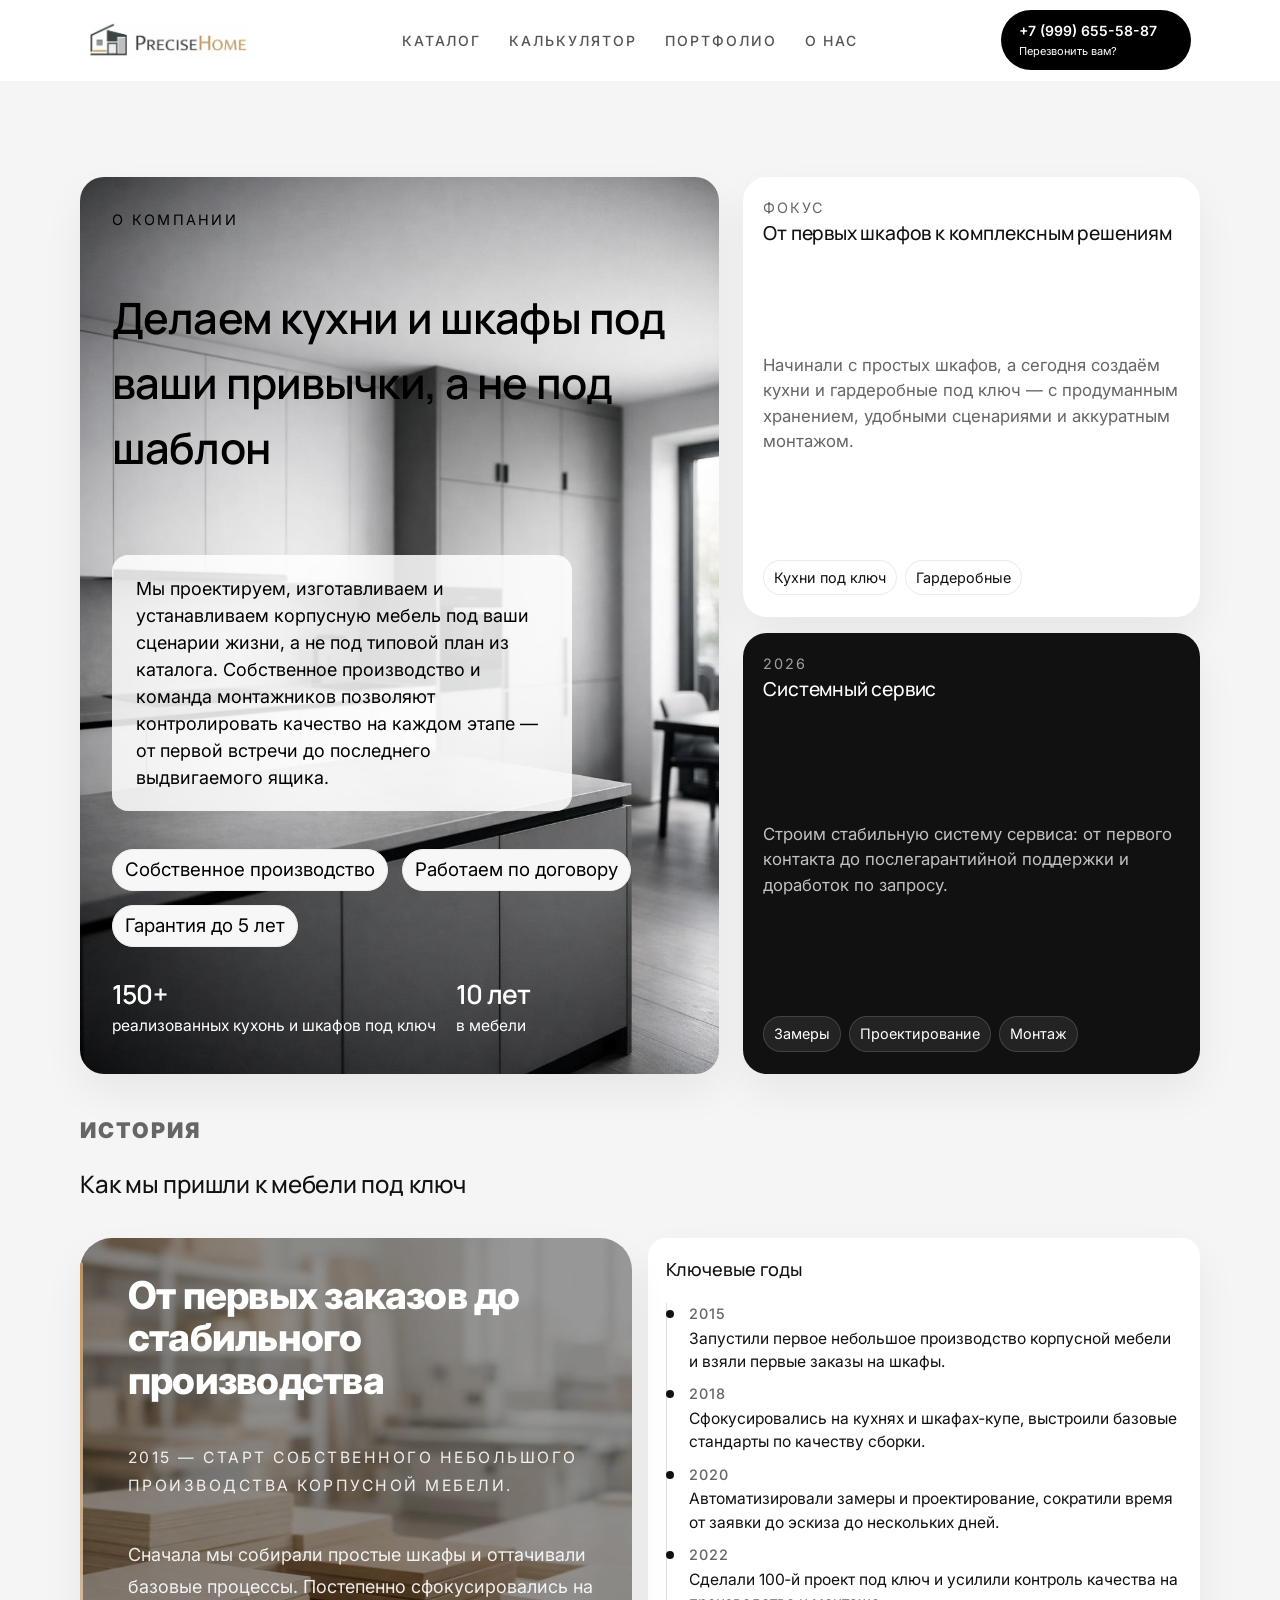
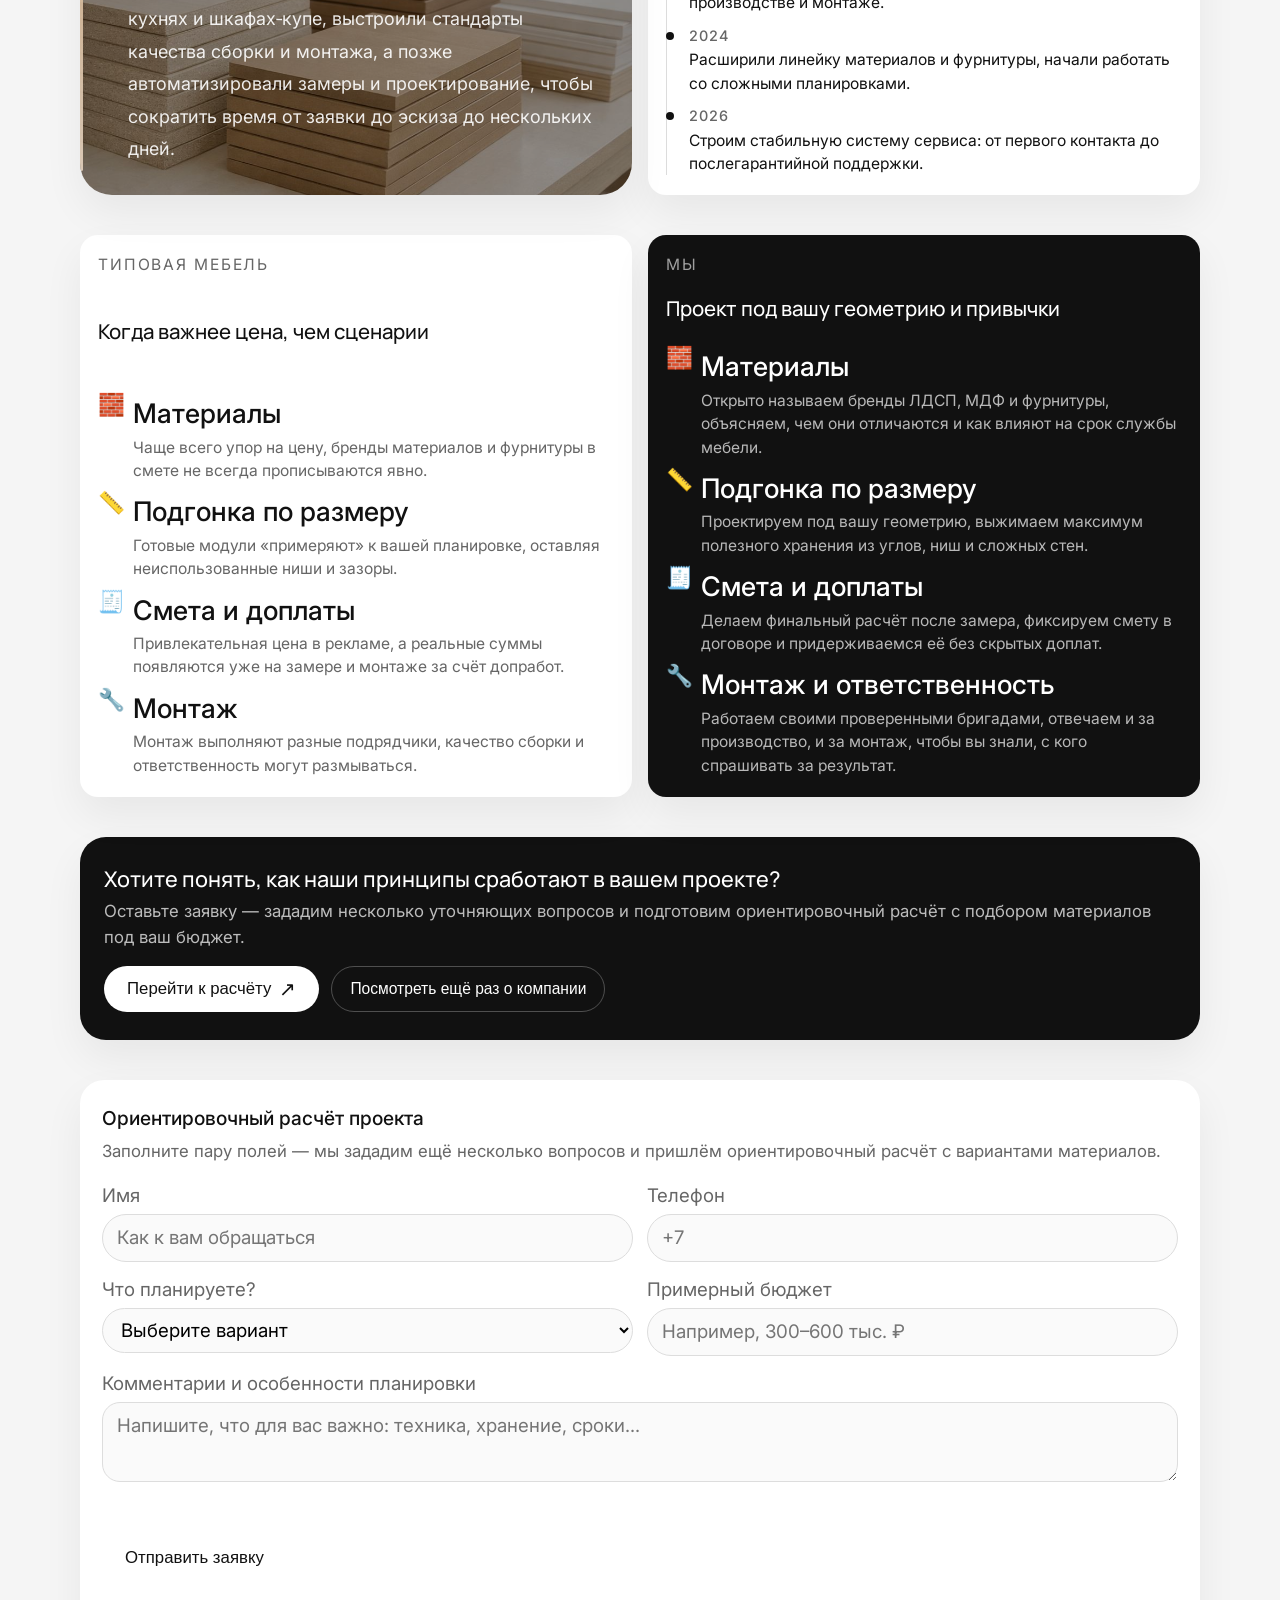
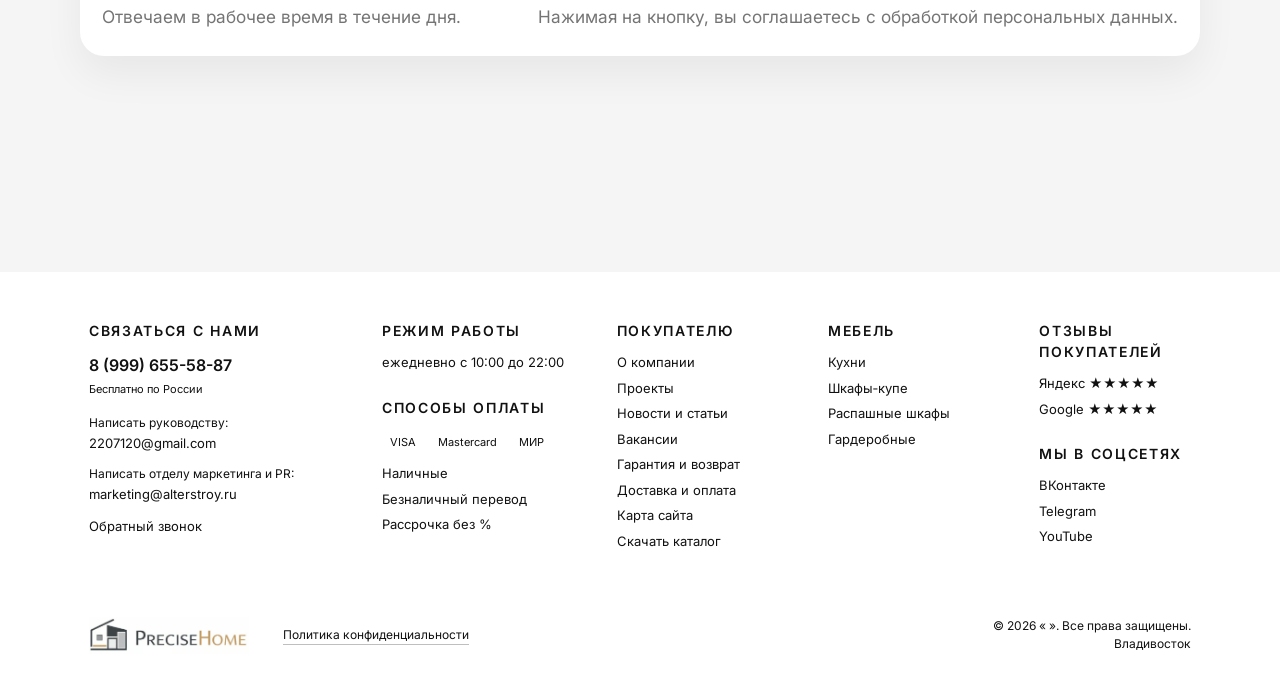
==== about/about2.html @ 84d2d060 "Initial commit" ====
<!DOCTYPE html>
<html lang="ru">
<head>
  <meta charset="UTF-8" />
  <title>Кухни и шкафы под ключ</title>
  <meta name="viewport" content="width=device-width, initial-scale=1" />
  <link rel="icon" href="/browser.png" sizes="32x32" type="image/png">
  <link rel="preconnect" href="https://fonts.googleapis.com">
  <link rel="preconnect" href="https://fonts.gstatic.com" crossorigin>
  <link href="https://fonts.googleapis.com/css2?family=Inter:wght@400;500;600&family=Poppins:wght@600;700;800&display=swap" rel="stylesheet">
  <link rel="preconnect" href="https://fonts.googleapis.com">
  <link rel="preconnect" href="https://fonts.gstatic.com" crossorigin>
  <link href="https://fonts.googleapis.com/css2?family=Manrope:wght@500;600;700;800&family=DM+Sans:wght@400;500;600&display=swap" rel="stylesheet">
  <style>
    :root {
      --bg: #f5f5f5;
      --bg-alt: #ffffff;
      --black: #111111;
      --gray: #666666;
      --gray-light: #dcdcdc;
      --accent: #111111;
      --radius-lg: 24px;
      --radius-md: 18px;
      --radius-sm: 12px;
      --shadow-soft: 0 18px 40px rgba(0, 0, 0, 0.06);
      --transition: 220ms ease;
      --max-width: 1120px;
    }

    * {
      box-sizing: border-box;
    }



.container {
  width: 100%;
  max-width: 1150px;
  margin: 0 auto;
  padding: 0 24px;
}


    .site-header {
  position: sticky;
  top: 0;
  z-index: 100;
  background-color: rgba(255, 255, 255, 0.96);
  backdrop-filter: blur(12px);
  border-bottom: 1px solid rgba(255, 255, 255, 0.8);
}

.header-inner {
  display: flex;
  align-items: center;
  justify-content: space-between;
  height: 80px;
}

/* Логотип */

.logo {
  display: inline-flex;
  align-items: center;
  gap: 10px;
  text-decoration: none;
  color: var(--text-main);
}

.logo-mark {
  display: inline-block;
  width: 160px;       /* подбери под размер логотипа */
  height: 40px;        /* подбери под высоту */
  background-image: url('/img_foto/img_logo/img_logo.png'); /* путь к твоему логотипу */
  background-repeat: no-repeat;
  background-position: center;
  background-size: contain; /* или auto, если нужен точный размер */
  vertical-align: middle;
  /* если логотип не квадратный, можно убрать padding */
}

.logo-text {
  font-family: var(--font-heading);
  font-weight: 800;
  font-size: 18px;
  letter-spacing: 0.06em;
  text-transform: uppercase;
}

/* Навигация */

.main-nav {
  display: flex;
  align-items: center;
  gap: 28px;
}

.nav-link {
  position: relative;
  font-size: 14px;
  font-weight: 500;
  letter-spacing: 0.14em;
  text-transform: uppercase;
  text-decoration: none;
  color: #555555;
  transition: color 0.2s ease;
}

.nav-link::after {
  content: "";
  position: absolute;
  left: 0;
  bottom: -6px;
  width: 0;
  height: 1px;
  background-color: var(--text-main);
  transition: width 0.2s ease;
}

.nav-link:hover {
  color: var(--text-main);
}

.nav-link:hover::after {
  width: 100%;
}

/* Капсула с телефоном */

.phone-pill {
  display: inline-flex;
  flex-direction: column;
  justify-content: center;
  padding: 10px 18px;
  border-radius: 999px;
  background-color: #000000;
  color: #ffffff;
  text-decoration: none;
  min-width: 190px;
  transition: background-color 0.2s ease, transform 0.15s ease;
}

.phone-number {
  font-family: var(--font-heading);
  font-weight: 600;
  font-size: 14px;
}

.phone-caption {
  margin-top: 2px;
  font-size: 11px;
  font-weight: 400;
  color: rgba(255, 255, 255);
}

.phone-pill:hover {
  display: inline-flex;
  flex-direction: column;
  justify-content: center;
  padding: 10px 18px;
  border-radius: var(--radius-pill);
  background-color: var(--accent-dark);
  color: #000000;
  text-decoration: none;
  min-width: 190px;
  transition: background-color 0.2s ease, transform 0.15s ease;
}

/* Бургер для мобилы */

.burger {
  display: none;
  flex-direction: column;
  justify-content: center;
  gap: 4px;
  width: 32px;
  height: 32px;
  padding: 0;
  border: none;
  background: transparent;
  cursor: pointer;
}

.burger span {
  display: block;
  height: 2px;
  width: 18px;
  border-radius: 999px;
  background-color: var(--text-main);
}

/* Адаптив */

@media (max-width: 960px) {
  .header-inner {
    height: 68px;
  }

  .main-nav {
    display: none; /* потом можно раскрывать через JS */
  }

  .phone-pill {
    display: none;
  }

  .burger {
    display: flex;
  }
}

    html,
body {
  margin: 0;
  padding: 0;
  background: var(--bg);
  color: var(--black);
  font-family: "Inter", system-ui, -apple-system, BlinkMacSystemFont,
    "Segoe UI", sans-serif;
  -webkit-font-smoothing: antialiased;
}


    .hero-title,
.section-title,
.compare-title,
.cta__title,
.bento-tile__title,
.tile__title,
.stat__number {
  font-family: "Manrope", "Inter", system-ui, -apple-system, "Segoe UI", sans-serif;
}

.logo {
  font-family: "Manrope", "Inter", system-ui, -apple-system, "Segoe UI", sans-serif;
  font-weight: 700;
  letter-spacing: 0.08em;
}


    body {
      line-height: 1.5;
    }

    a {
      color: inherit;
      text-decoration: none;
    }

    /* ===== Layout ===== */

    .page {
      min-height: 100vh;
      display: flex;
      flex-direction: column;
    }

    .page__inner {
      width: min(100% - 32px, var(--max-width));
      margin: 0 auto 72px;
      padding-top: 96px;
      padding-bottom: 48px;
    }

    /* ===== Header ===== */

    .header {
      position: fixed;
      inset-inline: 0;
      top: 0;
      z-index: 20;
      backdrop-filter: blur(12px);
      background: rgba(245, 245, 245, 0.82);
      border-bottom: 1px solid rgba(0, 0, 0, 0.03);
    }

    .header__inner {
      width: min(100% - 32px, var(--max-width));
      margin: 0 auto;
      height: 64px;
      display: flex;
      align-items: center;
      justify-content: space-between;
      gap: 16px;
    }

    .logo {
      font-weight: 600;
      letter-spacing: 0.04em;
      text-transform: uppercase;
      font-size: 13px;
    }

    .header__nav {
      display: flex;
      align-items: center;
      gap: 16px;
      font-size: 13px;
      color: var(--gray);
    }

    .header__nav a {
      padding: 6px 10px;
      border-radius: 999px;
      transition: background var(--transition), color var(--transition);
    }

    .header__nav a:hover {
      background: var(--black);
      color: #ffffff;
    }

    .header__cta {
      display: inline-flex;
      align-items: center;
      gap: 8px;
      padding: 8px 16px;
      border-radius: 999px;
      border: 1px solid var(--black);
      font-size: 13px;
      background: var(--black);
      color: #ffffff;
      cursor: pointer;
      transition: background var(--transition), color var(--transition),
        transform var(--transition), box-shadow var(--transition);
      box-shadow: 0 12px 28px rgba(0, 0, 0, 0.18);
    }

    .header__cta:hover {
      background: #ffffff;
      color: var(--black);
      transform: translateY(-1px);
      box-shadow: 0 18px 40px rgba(0, 0, 0, 0.18);
    }

    .header__cta span {
      font-size: 16px;
    }

















.site-footer-wrapper {
  width: 100%;
  margin-top: 96px;
  border-top: 1px solid var(--border-light);
  background-color: #ffffff; /* белый фон во всю ширину */
}

.site-footer {
  max-width: 1240px;
  margin: 0 auto;
  padding: 0 24px;
  color: #111111;
  font-size: 13px;
}







.footer-top {
  display: grid;
  grid-template-columns: 2.1fr 1.6fr 1.4fr 1.4fr 1.3fr;
  gap: 48px;
  padding: 48px 24px 40px;
}

.footer-col-wide {
  max-width: 320px;
}

.footer-heading {
  margin: 0 0 12px;
  font-family: var(--font-heading);
  font-weight: 600;
  font-size: 14px;
  letter-spacing: 0.12em;
  text-transform: uppercase;
}

.footer-heading-spaced {
  margin-top: 24px;
}

.footer-phone {
  display: inline-block;
  margin-bottom: 4px;
  font-family: var(--font-heading);
  font-weight: 600;
  font-size: 16px;
  text-decoration: none;
  color: #111111;
}

.footer-note {
  margin: 0 0 16px;
  font-size: 11px;
  color: var(--text-muted);
}

.footer-subblock {
  margin-bottom: 12px;
}

.footer-label {
  margin: 0 0 2px;
  font-size: 12px;
  color: var(--text-muted);
}

.footer-text {
  margin: 0 0 12px;
}

.footer-link {
  color: #111111;
  text-decoration: none;
  border-bottom: 1px solid transparent;
  transition: border-color 0.2s ease, color 0.2s ease;
}

.footer-link:hover {
  color: #000000;
  border-color: rgba(0, 0, 0, 0.4);
}

.footer-list {
  list-style: none;
  margin: 0;
  padding: 0;
}

.footer-list li {
  margin-bottom: 6px;
}

/* Способы оплаты (упрощённо) */

.footer-pay {
  display: flex;
  gap: 6px;
  margin: 4px 0 10px;
}

.pay-card {
  display: inline-flex;
  align-items: center;
  justify-content: center;
  padding: 4px 8px;
  border-radius: 6px;
  border: 1px solid var(--border-light);
  font-size: 11px;
}

/* Нижняя полоса */

.footer-bottom {
  display: flex;
  align-items: center;
  justify-content: space-between;
  gap: 24px;
  padding: 18px 24px 22px;
  border-top: 1px solid var(--border-light);
  font-size: 12px;
  color: var(--text-muted);
}

.footer-bottom-left {
  display: flex;
  align-items: center;
  gap: 24px;
}

.footer-logo {
  display: inline-flex;
  align-items: center;
  gap: 10px;
}

.footer-privacy {
  font-size: 12px;
  border-bottom: 1px solid rgba(0, 0, 0, 0.25);
}

.footer-bottom-right {
  text-align: right;
}

.footer-copy {
  margin: 0;
}

/* Адаптив footer */

@media (max-width: 1100px) {
  .footer-top {
    grid-template-columns: repeat(3, minmax(0, 1fr));
    row-gap: 32px;
  }
}

@media (max-width: 800px) {
  .site-footer {
    margin-top: 72px;
  }

  .footer-top {
    grid-template-columns: repeat(2, minmax(0, 1fr));
    padding-inline: 24px;
  }

  .footer-bottom {
    flex-direction: column;
    align-items: flex-start;
  }

  .footer-bottom-right {
    text-align: left;
  }
}

@media (max-width: 560px) {
  .footer-top {
    grid-template-columns: minmax(0, 1fr);
    padding-inline: 16px;
  }

  .footer-bottom {
    padding-inline: 16px;
  }
}


    /* ===== Hero ===== */

    .hero {
      display: grid;
      grid-template-columns: minmax(0, 1.4fr) minmax(0, 1fr);
      gap: 24px;
      margin-bottom: 28px;
    }

    @media (max-width: 880px) {
      .hero {
        grid-template-columns: 1fr;
      }
    }

    .hero-main {
      background: var(--bg-alt);
      border-radius: var(--radius-lg);
      padding: 32px 32px 36px;
      box-shadow: var(--shadow-soft);
      display: flex;
      flex-direction: column;
      gap: 20px;
      background: url(/hero_main.jpg);
      color:#000000;

      background-repeat: no-repeat;
      background-size: cover;        /* чтобы картинка заполняла блок */
      background-position: right center; /* ключ: смещение, например вправо */
    }
    .hero-main *{
      color: #000000 !important;   /* форсируем чисто чёрный для всего текста внутри */
    }


.hero-lead {
  background: rgba(255, 255, 255, 0.85); /* лёгкая белая плашка */
  border-radius: 16px;
  padding: 20px 24px;
  color: #000;          /* чёрный текст внутри */
}

.hero-main .hero-stats,
.hero-main .hero-stats * {
  color: #ffffff !important;
}

    .hero-kicker {
      font-size: 12px;
      letter-spacing: 0.16em;
      text-transform: uppercase;
      color: var(--gray);
    }

    .hero-title {
      font-size: clamp(28px, 4vw, 36px);
      font-weight: 600;
      letter-spacing: -0.02em;
    }

    .hero-lead {
      max-width: 460px;
      font-size: 15px;
      color: var(--gray);
    }

    .hero-meta {
      display: flex;
      flex-wrap: wrap;
      gap: 14px;
      font-size: 13px;
      color: var(--gray);
    }

    .hero-meta__item {
      padding: 6px 12px;
      border-radius: 999px;
      background: #f7f7f7;
      border: 1px solid #ededed;
    }

    .hero-stats {
      margin-top: 8px;
      display: flex;
      flex-wrap: wrap;
      gap: 20px;
    }

    .stat {
      min-width: 120px;
    }

    .stat__number {
      font-size: 22px;
      font-weight: 600;
      letter-spacing: -0.03em;
    }

    .stat__label {
      font-size: 13px;
      color: var(--gray);
    }

    .hero-aside {
      display: grid;
      gap: 16px;
      grid-template-rows: minmax(0, 1fr) minmax(0, 1fr);
    }

    .tile {
      background: var(--bg-alt);
      border-radius: var(--radius-lg);
      padding: 20px 20px 22px;
      box-shadow: var(--shadow-soft);
      display: flex;
      flex-direction: column;
      justify-content: space-between;
      gap: 16px;
    }

    .tile--dark {
      background: var(--black);
      color: #ffffff;
    }

    .tile__label {
      font-size: 12px;
      letter-spacing: 0.12em;
      text-transform: uppercase;
      color: var(--gray);
    }

    .tile--dark .tile__label {
      color: rgba(255, 255, 255, 0.6);
    }

    .tile__title {
      font-size: 16px;
      font-weight: 500;
      letter-spacing: -0.01em;
    }

    .tile__text {
      font-size: 14px;
      color: var(--gray);
    }

    .tile--dark .tile__text {
      color: rgba(255, 255, 255, 0.74);
    }

    .tag-row {
      display: flex;
      flex-wrap: wrap;
      gap: 8px;
    }

    .tag {
      padding: 6px 10px;
      border-radius: 999px;
      border: 1px solid rgba(0, 0, 0, 0.08);
      font-size: 12px;
      background: rgba(255, 255, 255, 0.96);
    }

    .tile--dark .tag {
      border-color: rgba(255, 255, 255, 0.14);
      background: rgba(255, 255, 255, 0.08);
      color: #ffffff;
    }

    /* ===== Bento Sections ===== */

    .section {
      margin-top: 40px;
    }

    .section-header {
      margin-bottom: 16px;
      display: flex;
      flex-wrap: wrap;
      align-items: baseline;
      justify-content: space-between;
      gap: 12px;
    }

    .section-kicker {
      font-size: 18px;
      letter-spacing: 0.1em;
      text-transform: uppercase;
      color: var(--gray);
      font-weight: 900;
    }

    .section-title {
      font-size: 20px;
      font-weight: 500;
      letter-spacing: -0.01em;
    }

    .section-sub {
      font-size: 14px;
      color: var(--gray);
      max-width: 420px;
    }

    .bento-grid {
  display: grid;
  gap: 16px;
  grid-template-columns: repeat(12, minmax(0, 1fr));
  grid-auto-rows: auto; /* ключевая правка */
}


    @media (max-width: 900px) {
      .bento-grid {
        grid-template-columns: repeat(6, minmax(0, 1fr));
      }
    }

    @media (max-width: 640px) {
      .bento-grid {
        grid-template-columns: repeat(1, minmax(0, 1fr));
        grid-auto-rows: auto;
      }
    }

    .bento-tile {
      background: var(--bg-alt);
      border-radius: var(--radius-md);
      padding: 18px 18px 20px;
      box-shadow: var(--shadow-soft);
      display: flex;
      flex-direction: column;
      justify-content: space-between;
      gap: 12px;
    }

    .bento-tile--dark {
      background: var(--black);
      color: #ffffff;
    }

    .bento-tile p {
      margin: 0;
      font-size: 14px;
    }

    .bento-tile__title {
      font-size: 15px;
      font-weight: 500;
      margin-bottom: 4px;
    }

    .bento-tile__meta {
      font-size: 12px;
      color: var(--gray);
    }

    .bento-tile--dark .bento-tile__meta {
      color: rgba(255, 255, 255, 0.6);
    }

    /* timeline sizes */
    .tile--timeline-main {
      grid-column: span 6;
      grid-row: span 3;
      
  position: relative;
  overflow: hidden;
    }















    /* фон-картинка */
.tile--timeline-main::before {
  content: "";
  position: absolute;
  inset: 0;
  background-image: url("/about/left.jpg"); /* твой путь */
  background-size: cover;
  background-position: center;
  filter: brightness(0.6);
  z-index: 0;
}



/* контент плитки поверх */
.tile--timeline-main > * {
  position: relative;
  z-index: 2;
}










.tile--timeline-main .bento-tile__title {
  color: #ffffff;
}

.tile--timeline-main .bento-tile__meta,
.tile--timeline-main p {
  color: rgba(255, 255, 255, 0.9);
}






/* сама плитка */
.tile--timeline-main {
  grid-column: span 6;
  grid-row: span 3;

  position: relative;
  overflow: hidden;
  padding: 36px 32px 30px;          /* больше воздуха */
  border-radius: 32px;
}

/* фон уже есть, оставляем как было с before/after, если ты их добавлял */

/* заголовок */
.tile--timeline-main .bento-tile__title {
  font-family: var(--font-heading);
  font-weight: 800;
  font-size: 32px;
  line-height: 1.1;
  letter-spacing: -0.02em;
  margin-bottom: 18px;
}

/* строка с годом */
.tile--timeline-main .bento-tile__meta {
  font-size: 13px;
  letter-spacing: 0.16em;
  text-transform: uppercase;
  color: #ffffff;                   /* тёплый акцент */
  margin-bottom: 14px;
}

/* основной текст */
.tile--timeline-main p {
  font-size: 15px;
  line-height: 1.8;
  max-width: 70ch;
}

/* если фон тёмный — светлый текст */
.tile--timeline-main {
  color: #ffffff;
}
.tile--timeline-main .bento-tile__title {
  color: #ffffff;
}
.tile--timeline-main .bento-tile__meta,
.tile--timeline-main p {
  color: rgba(255, 255, 255, 0.9);
}

/* небольшой декоративный штрих слева */
.tile--timeline-main::after {
  content: "";
  position: absolute;
  left: 0;
  top: 24px;
  bottom: 24px;
  width: 3px;
  border-radius: 999px;
  background: linear-gradient(#c79862, #e5d3c0);
  opacity: 0.9;
  z-index: 2;
}

/* сдвигаем контент чуть вправо от линии */
.tile--timeline-main > * {
  position: relative;
  z-index: 3;
  padding-left: 16px;
}




























    .tile--timeline-years {
      grid-column: span 6;
      grid-row: span 3;
    }

    .timeline-list {
      border-left: 1px solid var(--gray-light);
      padding-left: 16px;
      margin: 4px 0 0;
      display: flex;
      flex-direction: column;
      gap: 10px;
    }

    .timeline-item {
      position: relative;
      padding-left: 6px;
    }

    .timeline-item::before {
      content: "";
      position: absolute;
      left: -17px;
      top: 7px;
      width: 8px;
      height: 8px;
      border-radius: 999px;
      background: var(--black);
    }

    .timeline-year {
      font-size: 12px;
      font-weight: 500;
      letter-spacing: 0.08em;
      text-transform: uppercase;
      color: var(--gray);
      margin-bottom: 2px;
    }

    .timeline-text {
      font-size: 13px;
    }

    @media (max-width: 640px) {
      .tile--timeline-main,
      .tile--timeline-years {
        grid-column: span 1;
        grid-row: auto;
      }
    }

    /* Approach tiles */

    .tile--approach-main {
      grid-column: span 5;
      grid-row: span 2;
    }

    .tile--approach-list {
      grid-column: span 7;
      grid-row: span 2;
      display: grid;
      grid-template-columns: repeat(2, minmax(0, 1fr));
      gap: 12px;
      padding: 16px;
    }

    @media (max-width: 900px) {
      .tile--approach-main {
        grid-column: span 6;
      }
      .tile--approach-list {
        grid-column: span 6;
      }
    }

    @media (max-width: 640px) {
      .tile--approach-list {
        grid-template-columns: 1fr;
      }
    }

    .approach-item {
      background: #f8f8f8;
      border-radius: var(--radius-sm);
      padding: 12px 12px 14px;
      font-size: 13px;
      display: flex;
      flex-direction: column;
      gap: 4px;
    }

    .approach-item__title {
      font-weight: 500;
    }

    .approach-item__text {
      color: var(--gray);
    }

    /* Comparison */

    .tile--comparison-left {
      grid-column: span 6;
      grid-row: span 3;
    }

    .tile--comparison-right {
      grid-column: span 6;
      grid-row: span 3;
    }

    @media (max-width: 640px) {
      .tile--comparison-left,
      .tile--comparison-right {
        grid-column: span 1;
        grid-row: auto;
      }
    }

    .compare-label {
      font-size: 13px;
      letter-spacing: 0.12em;
      text-transform: uppercase;
      color: var(--gray);
      margin-bottom: 4px;
    }

    .bento-tile--dark .compare-label {
      color: rgba(255, 255, 255, 0.6);
    }

    .compare-title {
      font-size: 17px;
      font-weight: 500;
      margin-bottom: 12px;
    }

    .compare-list {
      display: flex;
      flex-direction: column;
      gap: 10px;
      font-size: 13px;
    }

    .compare-item {
      display: grid;
      grid-template-columns: auto minmax(0, 1fr);
      gap: 6px 8px;
      align-items: start;
    }

    .compare-icon {
      font-size: 18px;
      line-height: 1;
    }

    .compare-item__title {
      font-weight: 500;
      margin-bottom: 1px;
    }

    .compare-item__text {
      color: var(--gray);
      font-size: 13px;
    }

    .bento-tile--dark .compare-item__text {
      color: rgba(255, 255, 255, 0.7);
    }

    /* CTA */

    .cta {
      margin-top: 40px;
      background: var(--black);
      color: #ffffff;
      border-radius: 26px;
      padding: 26px 24px 28px;
      box-shadow: var(--shadow-soft);
      display: flex;
      flex-wrap: wrap;
      align-items: center;
      justify-content: space-between;
      gap: 16px;
    }

    .cta__title {
      font-size: 18px;
      font-weight: 500;
      margin-bottom: 4px;
    }

    .cta__text {
      font-size: 14px;
      color: rgba(255, 255, 255, 0.72);
    }

    .cta__actions {
      display: flex;
      flex-wrap: wrap;
      gap: 12px;
    }

    .btn-primary {
      padding: 10px 22px;
      border-radius: 999px;
      border: 1px solid transparent;
      background: #ffffff;
      color: var(--black);
      font-size: 14px;
      font-weight: 500;
      cursor: pointer;
      display: inline-flex;
      align-items: center;
      gap: 8px;
      transition: background var(--transition), color var(--transition),
        transform var(--transition), box-shadow var(--transition);
    }

    .btn-primary:hover {
      background: #f5f5f5;
      transform: translateY(-1px);
      box-shadow: 0 18px 40px rgba(0, 0, 0, 0.24);
    }

    .btn-secondary {
      padding: 10px 18px;
      border-radius: 999px;
      border: 1px solid rgba(255, 255, 255, 0.26);
      background: transparent;
      color: #ffffff;
      font-size: 13px;
      cursor: pointer;
      transition: background var(--transition), border-color var(--transition);
    }

    .btn-secondary:hover {
      background: rgba(255, 255, 255, 0.06);
      border-color: rgba(255, 255, 255, 0.45);
    }

    /* Calc section */

    .calc {
      margin-top: 40px;
      background: var(--bg-alt);
      border-radius: 24px;
      padding: 24px 22px 26px;
      box-shadow: var(--shadow-soft);
    }

    .calc__title {
      font-size: 16px;
      font-weight: 500;
      margin-bottom: 6px;
    }

    .calc__text {
      font-size: 14px;
      color: var(--gray);
      margin-bottom: 18px;
    }

    .calc-grid {
      display: grid;
      gap: 14px;
      grid-template-columns: repeat(2, minmax(0, 1fr));
    }

    @media (max-width: 640px) {
      .calc-grid {
        grid-template-columns: 1fr;
      }
    }

    .field {
      display: flex;
      flex-direction: column;
      gap: 4px;
      font-size: 13px;
    }

    .field label {
      color: var(--gray);
    }

    .field input,
    .field textarea,
    .field select {
      border-radius: 999px;
      border: 1px solid #dddddd;
      padding: 9px 14px;
      font: inherit;
      outline: none;
      background: #fafafa;
      transition: border-color var(--transition), background var(--transition),
        box-shadow var(--transition);
    }

    .field textarea {
      border-radius: 18px;
      min-height: 80px;
      resize: vertical;
    }

    .field input:focus,
    .field textarea:focus,
    .field select:focus {
      border-color: var(--black);
      background: #ffffff;
      box-shadow: 0 0 0 1px var(--black);
    }

    .calc__footer {
      margin-top: 18px;
      display: flex;
      flex-wrap: wrap;
      justify-content: space-between;
      gap: 12px;
      align-items: center;
      font-size: 12px;
      color: var(--gray);
    }

    .calc__footer span {
      opacity: 0.9;
    }

    .footer {
      margin-top: auto;
      padding: 24px 16px 32px;
      font-size: 12px;
      color: var(--gray);
      text-align: center;
    }

    /* Smooth hover for all main tiles */
    .hero-main,
    .tile,
    .bento-tile,
    .cta,
    .calc {
      transition: transform var(--transition), box-shadow var(--transition),
        background var(--transition);
    }

    .hero-main:hover,
    .tile:hover,
    .bento-tile:hover,
    .cta:hover,
    .calc:hover {
      transform: translateY(-2px);
      box-shadow: 0 22px 50px rgba(0, 0, 0, 0.12);
    }






  </style>
</head>

<body>
  <div class="page">
   <header class="site-header">
      <div class="container header-inner">
        <a href="/" class="logo">
          <span class="logo-mark"></span>
          <span class="logo-text"></span>
        </a>

        <nav class="main-nav">
          <a href="/catalog/catalog.html" class="nav-link">Каталог</a>
          <a href="/calc/calc.html" class="nav-link">Калькулятор</a>
          <a href="/portfolio/portfolio.html" class="nav-link">Портфолио</a>
          <a href="/about/about2.html" class="nav-link">О нас</a>
        </nav>

        <a href="https://t.me/Remont_2000" class="phone-pill">
          <span class="phone-number">+7 (999) 655-58-87</span>
          <span class="phone-caption">Перезвонить вам?</span>
        </a>

        <button class="burger" aria-label="Открыть меню">
          <span></span><span></span><span></span>
        </button>
      </div>
    </header>
    <main class="page__inner">
      <!-- Hero -->
      <section id="about" class="hero">
        <div class="hero-main">
          <div class="hero-kicker">О компании</div>
          <h1 class="hero-title">
            Делаем кухни и шкафы под ваши привычки, а не под шаблон
          </h1>
          <p class="hero-lead">
            Мы проектируем, изготавливаем и устанавливаем корпусную мебель
            под ваши сценарии жизни, а не под типовой план из каталога.
            Собственное производство и команда монтажников позволяют
            контролировать качество на каждом этапе — от первой встречи
            до последнего выдвигаемого ящика.
          </p>

          <div class="hero-meta">
            <div class="hero-meta__item">Собственное производство</div>
            <div class="hero-meta__item">Работаем по договору</div>
            <div class="hero-meta__item">Гарантия до 5 лет</div>
          </div>

          <div class="hero-stats">
            <div class="stat">
              <div class="stat__number">150+</div>
              <div class="stat__label">
                реализованных кухонь и шкафов под ключ
              </div>
            </div>
            <div class="stat">
              <div class="stat__number">10 лет</div>
              <div class="stat__label">в мебели</div>
            </div>
          </div>
        </div>

        <aside class="hero-aside">
          <div class="tile">
            <div>
              <div class="tile__label">Фокус</div>
              <div class="tile__title">
                От первых шкафов к комплексным решениям
              </div>
            </div>
            <p class="tile__text">
              Начинали с простых шкафов, а сегодня создаём кухни и
              гардеробные под ключ — с продуманным хранением, удобными
              сценариями и аккуратным монтажом.
            </p>
            <div class="tag-row">
              <div class="tag">Кухни под ключ</div>
              <div class="tag">Гардеробные</div>
            </div>
          </div>

          <div class="tile tile--dark">
            <div>
              <div class="tile__label">2026</div>
              <div class="tile__title">Системный сервис</div>
            </div>
            <p class="tile__text">
              Строим стабильную систему сервиса: от первого контакта
              до послегарантийной поддержки и доработок по запросу.
            </p>
            <div class="tag-row">
              <div class="tag">Замеры</div>
              <div class="tag">Проектирование</div>
              <div class="tag">Монтаж</div>
            </div>
          </div>
        </aside>
      </section>

      <!-- История -->
      <section id="history" class="section">
        <div class="section-header">
          <div>
            <div class="section-kicker">История</div>
            <h2 class="section-title">Как мы пришли к мебели под ключ</h2>
          </div>
          
        </div>

        <div class="bento-grid">
          <article class="bento-tile tile--timeline-main">
            <div class="bento-tile__title">
              От первых заказов до стабильного производства
            </div>
            <p class="bento-tile__meta">
              2015 — старт собственного небольшого производства корпусной мебели.
            </p>
            <p>
              Сначала мы собирали простые шкафы и оттачивали базовые процессы.
              Постепенно сфокусировались на кухнях и шкафах‑купе, выстроили
              стандарты качества сборки и монтажа, а позже автоматизировали
              замеры и проектирование, чтобы сократить время от заявки до эскиза
              до нескольких дней.
            </p>
          </article>

          <article class="bento-tile tile--timeline-years">
            <div class="bento-tile__title">Ключевые годы</div>
            <div class="timeline-list">
              <div class="timeline-item">
                <div class="timeline-year">2015</div>
                <div class="timeline-text">
                  Запустили первое небольшое производство корпусной мебели
                  и взяли первые заказы на шкафы.
                </div>
              </div>
              <div class="timeline-item">
                <div class="timeline-year">2018</div>
                <div class="timeline-text">
                  Сфокусировались на кухнях и шкафах‑купе, выстроили
                  базовые стандарты по качеству сборки.
                </div>
              </div>
              <div class="timeline-item">
                <div class="timeline-year">2020</div>
                <div class="timeline-text">
                  Автоматизировали замеры и проектирование, сократили
                  время от заявки до эскиза до нескольких дней.
                </div>
              </div>
              <div class="timeline-item">
                <div class="timeline-year">2022</div>
                <div class="timeline-text">
                  Сделали 100‑й проект под ключ и усилили контроль
                  качества на производстве и монтаже.
                </div>
              </div>
              <div class="timeline-item">
                <div class="timeline-year">2024</div>
                <div class="timeline-text">
                  Расширили линейку материалов и фурнитуры, начали
                  работать со сложными планировками.
                </div>
              </div>
              <div class="timeline-item">
                <div class="timeline-year">2026</div>
                <div class="timeline-text">
                  Строим стабильную систему сервиса: от первого контакта
                  до послегарантийной поддержки.
                </div>
              </div>
            </div>
          </article>
        </div>
      </section>


      <!-- Сравнение -->
      <section id="comparison" class="section">
       

        <div class="bento-grid">
          <article class="bento-tile tile--comparison-left">
            <div class="compare-label">Типовая мебель</div>
            <div class="compare-title">Когда важнее цена, чем сценарии</div>
            <div class="compare-list">
              <div class="compare-item">
                <div class="compare-icon">🧱</div>
                <div>
                  <div class="compare-item__title">Материалы</div>
                  <div class="compare-item__text">
                    Чаще всего упор на цену, бренды материалов и фурнитуры
                    в смете не всегда прописываются явно.
                  </div>
                </div>
              </div>
              <div class="compare-item">
                <div class="compare-icon">📏</div>
                <div>
                  <div class="compare-item__title">Подгонка по размеру</div>
                  <div class="compare-item__text">
                    Готовые модули «примеряют» к вашей планировке, оставляя
                    неиспользованные ниши и зазоры.
                  </div>
                </div>
              </div>
              <div class="compare-item">
                <div class="compare-icon">🧾</div>
                <div>
                  <div class="compare-item__title">Смета и доплаты</div>
                  <div class="compare-item__text">
                    Привлекательная цена в рекламе, а реальные суммы появляются
                    уже на замере и монтаже за счёт допработ.
                  </div>
                </div>
              </div>
              <div class="compare-item">
                <div class="compare-icon">🔧</div>
                <div>
                  <div class="compare-item__title">Монтаж</div>
                  <div class="compare-item__text">
                    Монтаж выполняют разные подрядчики, качество сборки и
                    ответственность могут размываться.
                  </div>
                </div>
              </div>
            </div>
          </article>

          <article class="bento-tile bento-tile--dark tile--comparison-right">
            <div class="compare-label">Мы</div>
            <div class="compare-title">Проект под вашу геометрию и привычки</div>
            <div class="compare-list">
              <div class="compare-item">
                <div class="compare-icon">🧱</div>
                <div>
                  <div class="compare-item__title">Материалы</div>
                  <div class="compare-item__text">
                    Открыто называем бренды ЛДСП, МДФ и фурнитуры, объясняем,
                    чем они отличаются и как влияют на срок службы мебели.
                  </div>
                </div>
              </div>
              <div class="compare-item">
                <div class="compare-icon">📏</div>
                <div>
                  <div class="compare-item__title">Подгонка по размеру</div>
                  <div class="compare-item__text">
                    Проектируем под вашу геометрию, выжимаем максимум
                    полезного хранения из углов, ниш и сложных стен.
                  </div>
                </div>
              </div>
              <div class="compare-item">
                <div class="compare-icon">🧾</div>
                <div>
                  <div class="compare-item__title">Смета и доплаты</div>
                  <div class="compare-item__text">
                    Делаем финальный расчёт после замера, фиксируем смету
                    в договоре и придерживаемся её без скрытых доплат.
                  </div>
                </div>
              </div>
              <div class="compare-item">
                <div class="compare-icon">🔧</div>
                <div>
                  <div class="compare-item__title">Монтаж и ответственность</div>
                  <div class="compare-item__text">
                    Работаем своими проверенными бригадами, отвечаем и
                    за производство, и за монтаж, чтобы вы знали, с кого
                    спрашивать за результат.
                  </div>
                </div>
              </div>
            </div>
          </article>
        </div>
      </section>

      <!-- CTA -->
      <section class="cta">
        <div>
          <div class="cta__title">
            Хотите понять, как наши принципы сработают в вашем проекте?
          </div>
          <div class="cta__text">
            Оставьте заявку — зададим несколько уточняющих вопросов и подготовим
            ориентировочный расчёт с подбором материалов под ваш бюджет.
          </div>
        </div>
        <div class="cta__actions">
          <button class="btn-primary" data-scroll="#calc">
            Перейти к расчёту
            <span>↗</span>
          </button>
          <button class="btn-secondary" data-scroll="#about">
            Посмотреть ещё раз о компании
          </button>
        </div>
      </section>

      <!-- Calc -->
      <section id="calc" class="calc">
        <div class="calc__title">Ориентировочный расчёт проекта</div>
        <div class="calc__text">
          Заполните пару полей — мы зададим ещё несколько вопросов и пришлём
          ориентировочный расчёт с вариантами материалов.
        </div>

        <form class="calc-grid" id="calcFormReal">
          <div class="field">
            <label for="name">Имя</label>
            <input id="name" name="name" type="text" placeholder="Как к вам обращаться" />
          </div>
          <div class="field">
            <label for="phone">Телефон</label>
            <input id="phone" name="phone" type="tel" placeholder="+7" />
          </div>
          <div class="field">
            <label for="type">Что планируете?</label>
            <select id="type" name="type">
              <option value="">Выберите вариант</option>
              <option value="kitchen">Кухня под ключ</option>
              <option value="wardrobe">Гардеробная / шкаф</option>
              <option value="both">Кухня + шкафы</option>
            </select>
          </div>
          <div class="field">
            <label for="budget">Примерный бюджет</label>
            <input id="budget" name="budget" type="text" placeholder="Например, 300–600 тыс. ₽" />
          </div>
          <div class="field" style="grid-column: 1 / -1;">
            <label for="comment">Комментарии и особенности планировки</label>
            <textarea id="comment" name="comment" placeholder="Напишите, что для вас важно: техника, хранение, сроки..."></textarea>
          </div>
          <div style="grid-column: 1 / -1; margin-top: 4px;">
            <button class="btn-primary" type="submit">
              Отправить заявку
            </button>
          </div>
        </form>

        <div class="calc__footer">
          <span>Отвечаем в рабочее время в течение дня.</span>
          <span>Нажимая на кнопку, вы соглашаетесь с обработкой персональных данных.</span>
        </div>
      </section>
    </main>
<footer class="site-footer-wrapper">
    <footer class="site-footer" id="contacts">
  <div class="container footer-top">
    <div class="footer-col footer-col-wide">
      <h3 class="footer-heading">Связаться с нами</h3>
      <a href="tel:+78005555555" class="footer-phone">8 (999) 655-58-87</a>
      <p class="footer-note">Бесплатно по России</p>

      <div class="footer-subblock">
        <p class="footer-label">Написать руководству:</p>
        <a href="mailto:2207120@gmail.com" class="footer-link">2207120@gmail.com</a>
      </div>

      <div class="footer-subblock">
        <p class="footer-label">Написать отделу маркетинга и PR:</p>
        <a href="mailto:marketing@alterstroy.ru" class="footer-link">marketing@alterstroy.ru</a>
      </div>

      <div class="footer-subblock">
        <a href="#" class="footer-link">Обратный звонок</a><br>
        
      </div>
    </div>

    <div class="footer-col">
      <h3 class="footer-heading">Режим работы</h3>
      <p class="footer-text">ежедневно с 10:00 до 22:00</p>

      <h3 class="footer-heading footer-heading-spaced">Способы оплаты</h3>
      <div class="footer-pay">
        <span class="pay-card">VISA</span>
        <span class="pay-card">Mastercard</span>
        <span class="pay-card">МИР</span>
      </div>
      <ul class="footer-list">
        <li>Наличные</li>
        <li>Безналичный перевод</li>
        <li>Рассрочка без %</li>
      </ul>
    </div>

    <div class="footer-col">
      <h3 class="footer-heading">Покупателю</h3>
      <ul class="footer-list">
        <li><a href="#" class="footer-link">О компании</a></li>
        <li><a href="#" class="footer-link">Проекты</a></li>
        <li><a href="#" class="footer-link">Новости и статьи</a></li>
        <li><a href="#" class="footer-link">Вакансии</a></li>
        <li><a href="#" class="footer-link">Гарантия и возврат</a></li>
        <li><a href="#" class="footer-link">Доставка и оплата</a></li>
        <li><a href="#" class="footer-link">Карта сайта</a></li>
        <li><a href="#" class="footer-link">Скачать каталог</a></li>
      </ul>
    </div>

    <div class="footer-col">
      <h3 class="footer-heading">Мебель</h3>
      <ul class="footer-list">
        <li><a href="#" class="footer-link">Кухни</a></li>
        <li><a href="#" class="footer-link">Шкафы‑купе</a></li>
        <li><a href="#" class="footer-link">Распашные шкафы</a></li>
        <li><a href="#" class="footer-link">Гардеробные</a></li>
        
      </ul>
    </div>

    <div class="footer-col">
      <h3 class="footer-heading">Отзывы покупателей</h3>
      <ul class="footer-list">
        <li>Яндекс ★★★★★</li>
        <li>Google ★★★★★</li>
      </ul>

      <h3 class="footer-heading footer-heading-spaced">Мы в соцсетях</h3>
      <ul class="footer-list">
        <li><a href="#" class="footer-link">ВКонтакте</a></li>
        <li><a href="#" class="footer-link">Telegram</a></li>
        <li><a href="#" class="footer-link">YouTube</a></li>
      </ul>
    </div>
  </div>

  <div class="container footer-bottom">
    <div class="footer-bottom-left">
      <div class="footer-logo">
        <span class="logo-mark"></span>
        <span class="logo-text"> </span>
      </div>
      <a href="#" class="footer-link footer-privacy">
        Политика конфиденциальности
      </a>
    </div>

    <div class="footer-bottom-right">
      <p class="footer-copy">
        © 2026 « ». Все права защищены.
      </p>
      <p class="footer-copy">
        Владивосток
      </p>
    </div>
  </div>
</footer>
</footer>
  </div>

  <script>
    // Плавный скролл по data-scroll / якорям
    document.addEventListener("click", function (e) {
      const trigger = e.target.closest("[data-scroll], a[href^='#']");
      if (!trigger) return;

      const targetSelector =
        trigger.getAttribute("data-scroll") || trigger.getAttribute("href");
      if (!targetSelector || targetSelector === "#") return;

      const el = document.querySelector(targetSelector);
      if (!el) return;

      e.preventDefault();
      const headerOffset = 72;
      const rect = el.getBoundingClientRect();
      const offset = rect.top + window.scrollY - headerOffset;
      window.scrollTo({ top: offset, behavior: "smooth" });
    });
   
 
  (function scaleAllFonts(factor = 1.2) {
    const elems = document.querySelectorAll("*");

    elems.forEach((el) => {
      // не трогаем элементы внутри header или footer
      if (el.closest("header") || el.closest("footer")) return;

      const style = window.getComputedStyle(el);
      const size = style.fontSize;

      if (!size.endsWith("px")) return;

      const value = parseFloat(size);
      if (!value) return;

      el.style.fontSize = value * factor + "px";
    });
  })(1.2);


  </script>
</body>
</html>
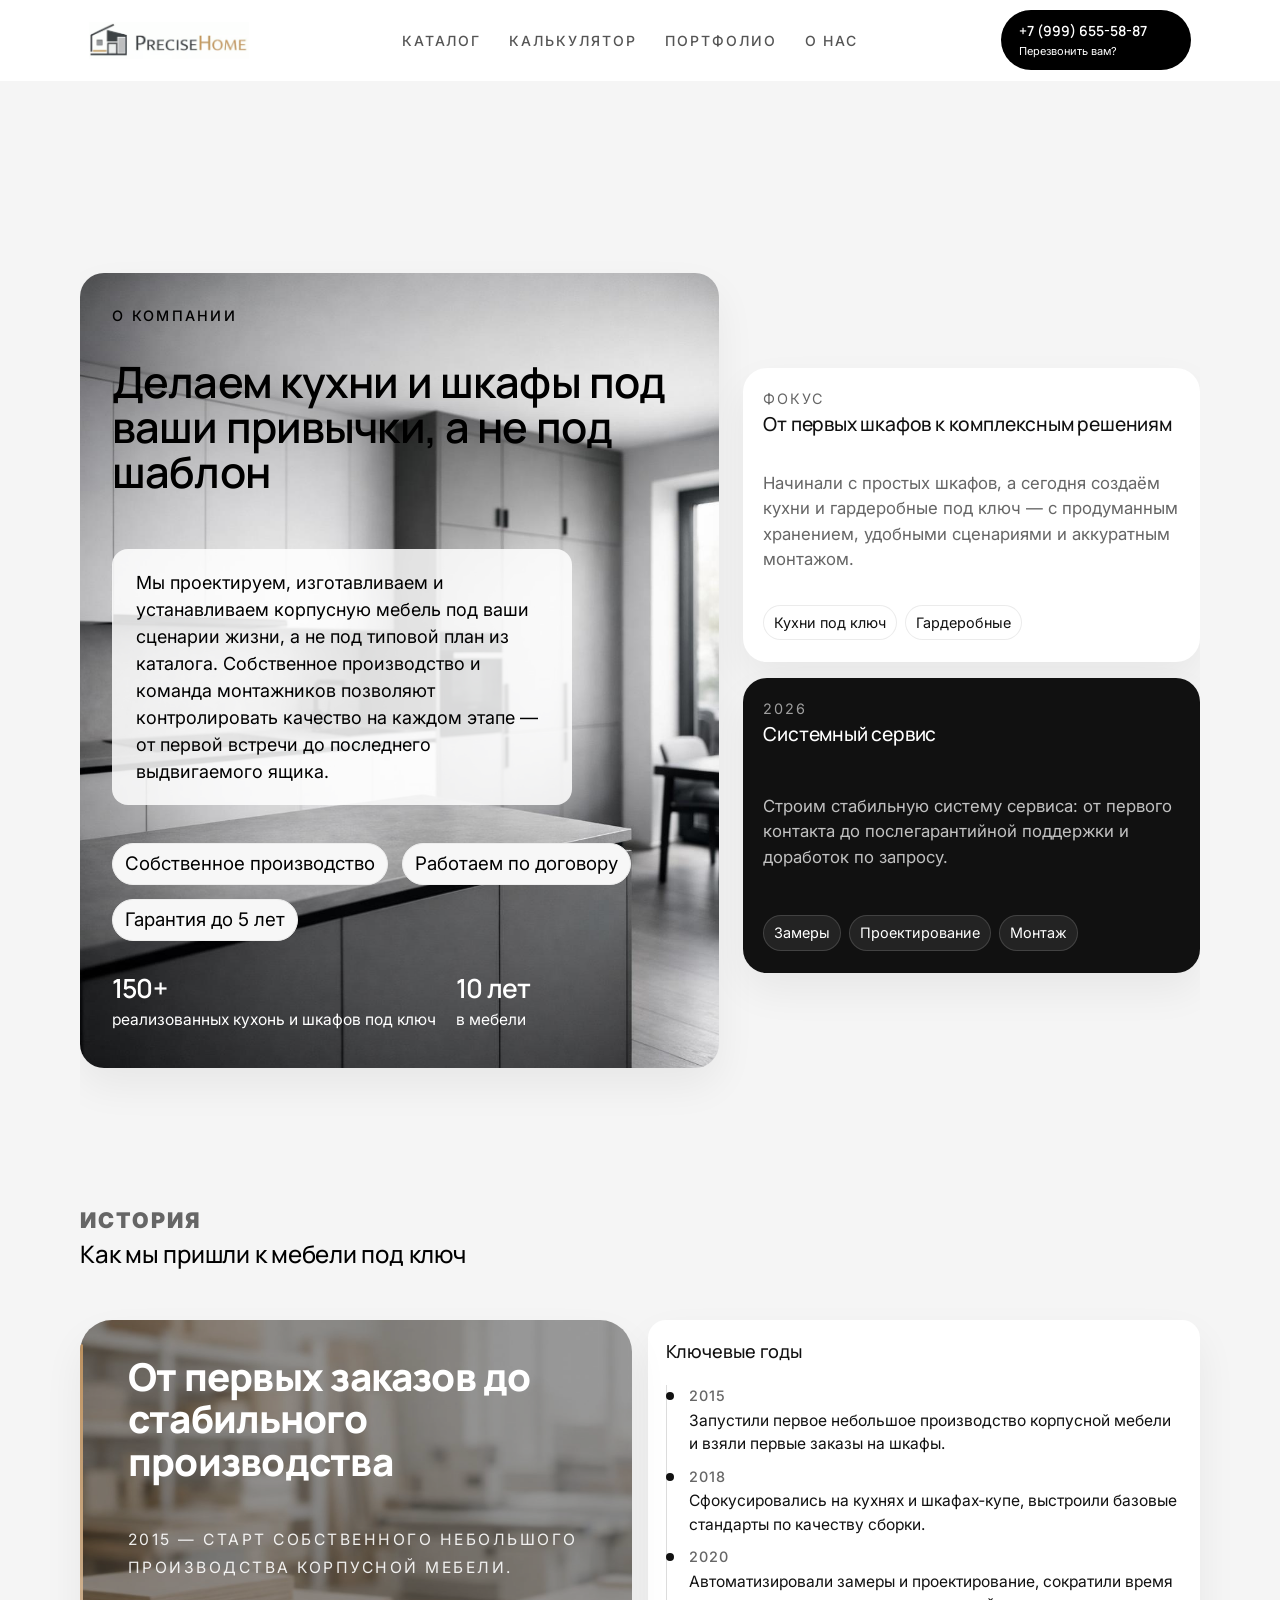
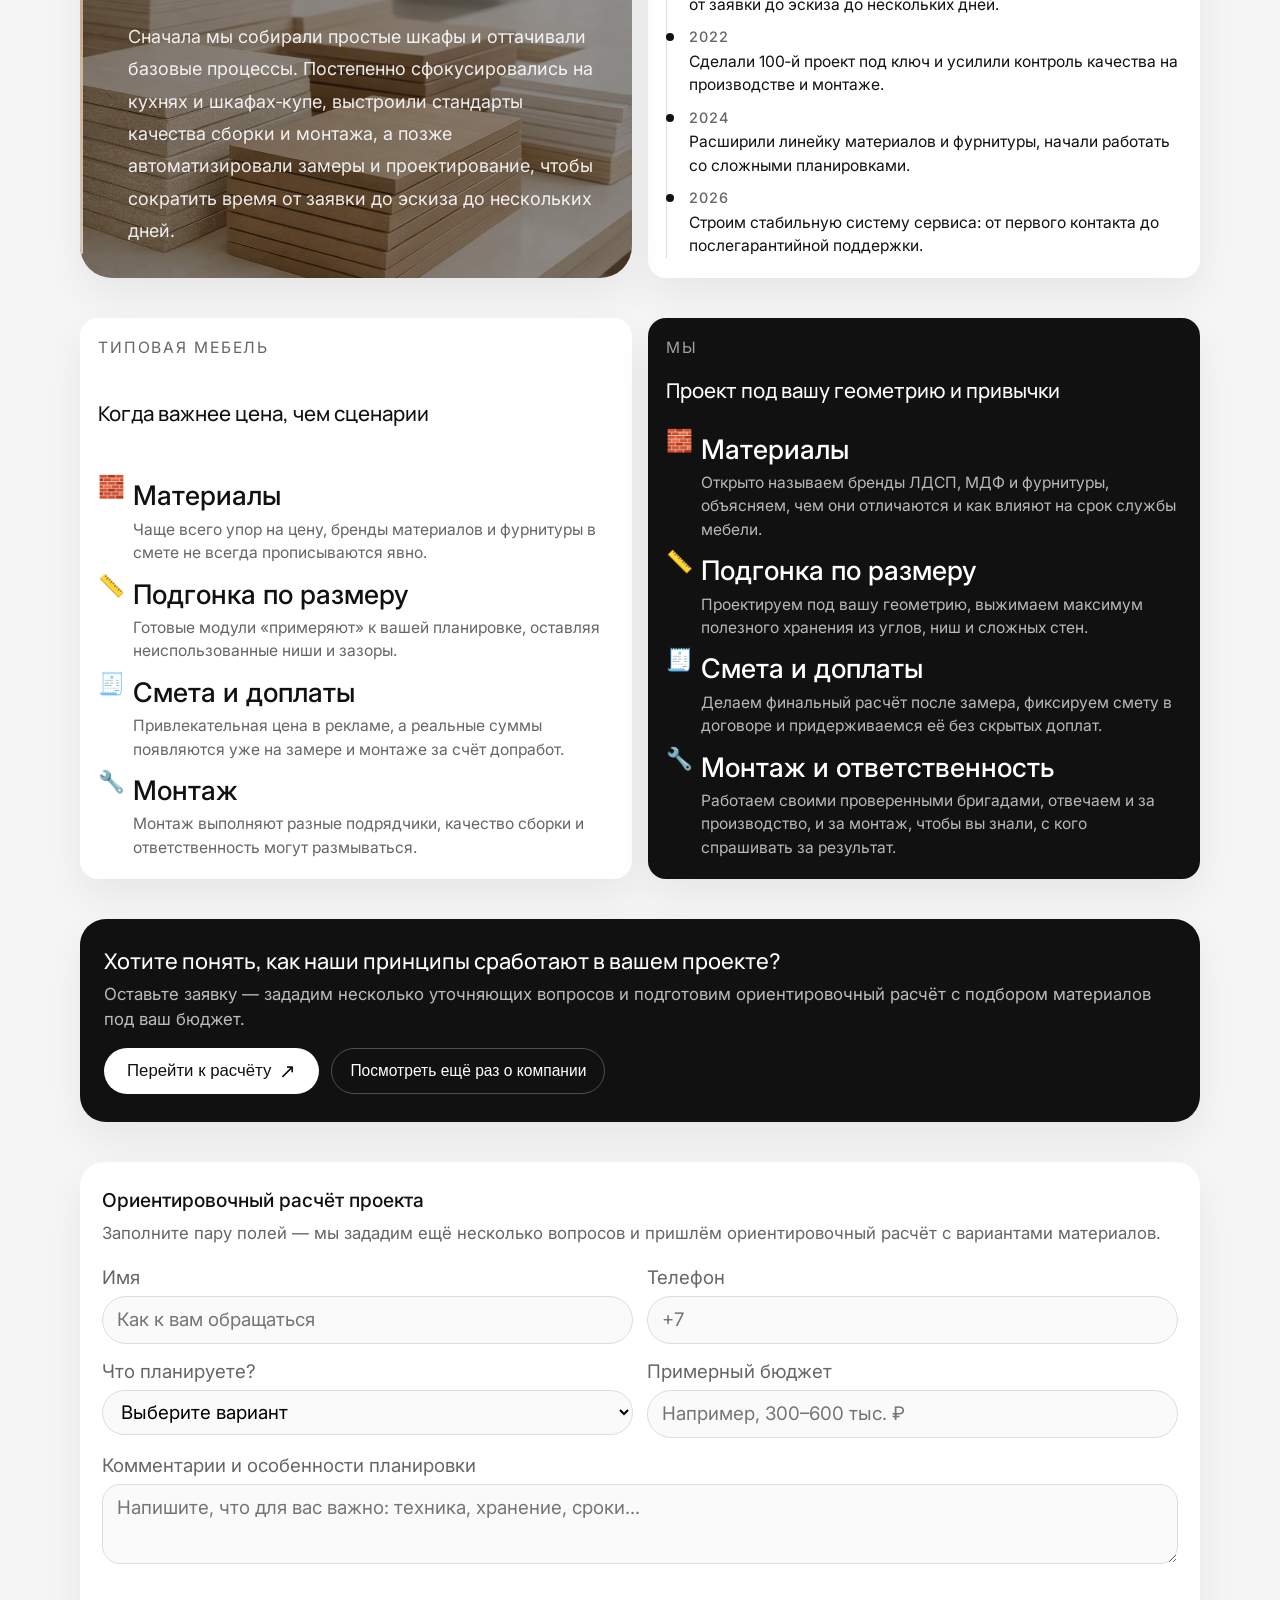
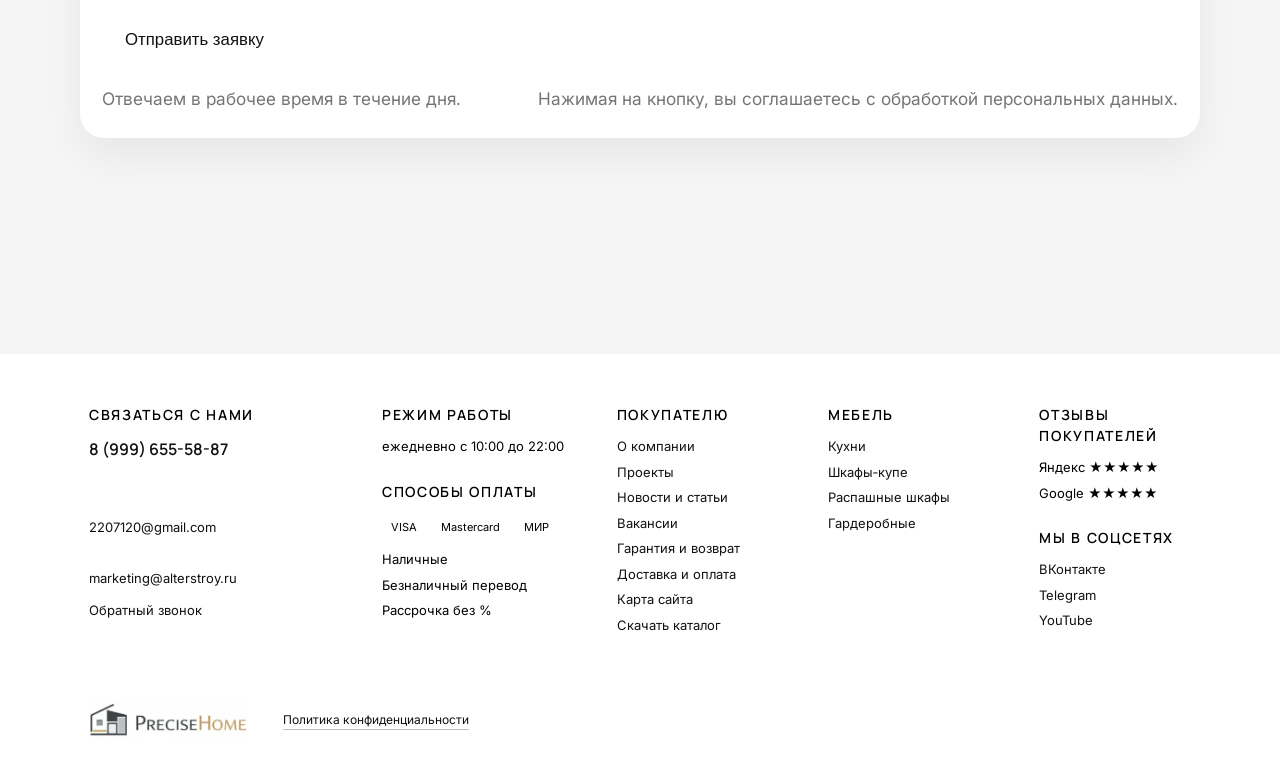
==== commit d735ff5b: "Refactor static assets into shared/page structure" ====
--- a/about/about2.html
+++ b/about/about2.html
@@ -11,1332 +11,9 @@
   <link rel="preconnect" href="https://fonts.googleapis.com">
   <link rel="preconnect" href="https://fonts.gstatic.com" crossorigin>
   <link href="https://fonts.googleapis.com/css2?family=Manrope:wght@500;600;700;800&family=DM+Sans:wght@400;500;600&display=swap" rel="stylesheet">
-  <style>
-    :root {
-      --bg: #f5f5f5;
-      --bg-alt: #ffffff;
-      --black: #111111;
-      --gray: #666666;
-      --gray-light: #dcdcdc;
-      --accent: #111111;
-      --radius-lg: 24px;
-      --radius-md: 18px;
-      --radius-sm: 12px;
-      --shadow-soft: 0 18px 40px rgba(0, 0, 0, 0.06);
-      --transition: 220ms ease;
-      --max-width: 1120px;
-    }
-
-    * {
-      box-sizing: border-box;
-    }
-
-
-
-.container {
-  width: 100%;
-  max-width: 1150px;
-  margin: 0 auto;
-  padding: 0 24px;
-}
-
-
-    .site-header {
-  position: sticky;
-  top: 0;
-  z-index: 100;
-  background-color: rgba(255, 255, 255, 0.96);
-  backdrop-filter: blur(12px);
-  border-bottom: 1px solid rgba(255, 255, 255, 0.8);
-}
-
-.header-inner {
-  display: flex;
-  align-items: center;
-  justify-content: space-between;
-  height: 80px;
-}
-
-/* Логотип */
-
-.logo {
-  display: inline-flex;
-  align-items: center;
-  gap: 10px;
-  text-decoration: none;
-  color: var(--text-main);
-}
-
-.logo-mark {
-  display: inline-block;
-  width: 160px;       /* подбери под размер логотипа */
-  height: 40px;        /* подбери под высоту */
-  background-image: url('/img_foto/img_logo/img_logo.png'); /* путь к твоему логотипу */
-  background-repeat: no-repeat;
-  background-position: center;
-  background-size: contain; /* или auto, если нужен точный размер */
-  vertical-align: middle;
-  /* если логотип не квадратный, можно убрать padding */
-}
-
-.logo-text {
-  font-family: var(--font-heading);
-  font-weight: 800;
-  font-size: 18px;
-  letter-spacing: 0.06em;
-  text-transform: uppercase;
-}
-
-/* Навигация */
-
-.main-nav {
-  display: flex;
-  align-items: center;
-  gap: 28px;
-}
-
-.nav-link {
-  position: relative;
-  font-size: 14px;
-  font-weight: 500;
-  letter-spacing: 0.14em;
-  text-transform: uppercase;
-  text-decoration: none;
-  color: #555555;
-  transition: color 0.2s ease;
-}
-
-.nav-link::after {
-  content: "";
-  position: absolute;
-  left: 0;
-  bottom: -6px;
-  width: 0;
-  height: 1px;
-  background-color: var(--text-main);
-  transition: width 0.2s ease;
-}
-
-.nav-link:hover {
-  color: var(--text-main);
-}
-
-.nav-link:hover::after {
-  width: 100%;
-}
-
-/* Капсула с телефоном */
-
-.phone-pill {
-  display: inline-flex;
-  flex-direction: column;
-  justify-content: center;
-  padding: 10px 18px;
-  border-radius: 999px;
-  background-color: #000000;
-  color: #ffffff;
-  text-decoration: none;
-  min-width: 190px;
-  transition: background-color 0.2s ease, transform 0.15s ease;
-}
-
-.phone-number {
-  font-family: var(--font-heading);
-  font-weight: 600;
-  font-size: 14px;
-}
-
-.phone-caption {
-  margin-top: 2px;
-  font-size: 11px;
-  font-weight: 400;
-  color: rgba(255, 255, 255);
-}
-
-.phone-pill:hover {
-  display: inline-flex;
-  flex-direction: column;
-  justify-content: center;
-  padding: 10px 18px;
-  border-radius: var(--radius-pill);
-  background-color: var(--accent-dark);
-  color: #000000;
-  text-decoration: none;
-  min-width: 190px;
-  transition: background-color 0.2s ease, transform 0.15s ease;
-}
-
-/* Бургер для мобилы */
-
-.burger {
-  display: none;
-  flex-direction: column;
-  justify-content: center;
-  gap: 4px;
-  width: 32px;
-  height: 32px;
-  padding: 0;
-  border: none;
-  background: transparent;
-  cursor: pointer;
-}
-
-.burger span {
-  display: block;
-  height: 2px;
-  width: 18px;
-  border-radius: 999px;
-  background-color: var(--text-main);
-}
-
-/* Адаптив */
-
-@media (max-width: 960px) {
-  .header-inner {
-    height: 68px;
-  }
-
-  .main-nav {
-    display: none; /* потом можно раскрывать через JS */
-  }
-
-  .phone-pill {
-    display: none;
-  }
-
-  .burger {
-    display: flex;
-  }
-}
-
-    html,
-body {
-  margin: 0;
-  padding: 0;
-  background: var(--bg);
-  color: var(--black);
-  font-family: "Inter", system-ui, -apple-system, BlinkMacSystemFont,
-    "Segoe UI", sans-serif;
-  -webkit-font-smoothing: antialiased;
-}
-
-
-    .hero-title,
-.section-title,
-.compare-title,
-.cta__title,
-.bento-tile__title,
-.tile__title,
-.stat__number {
-  font-family: "Manrope", "Inter", system-ui, -apple-system, "Segoe UI", sans-serif;
-}
-
-.logo {
-  font-family: "Manrope", "Inter", system-ui, -apple-system, "Segoe UI", sans-serif;
-  font-weight: 700;
-  letter-spacing: 0.08em;
-}
-
-
-    body {
-      line-height: 1.5;
-    }
-
-    a {
-      color: inherit;
-      text-decoration: none;
-    }
-
-    /* ===== Layout ===== */
-
-    .page {
-      min-height: 100vh;
-      display: flex;
-      flex-direction: column;
-    }
-
-    .page__inner {
-      width: min(100% - 32px, var(--max-width));
-      margin: 0 auto 72px;
-      padding-top: 96px;
-      padding-bottom: 48px;
-    }
-
-    /* ===== Header ===== */
-
-    .header {
-      position: fixed;
-      inset-inline: 0;
-      top: 0;
-      z-index: 20;
-      backdrop-filter: blur(12px);
-      background: rgba(245, 245, 245, 0.82);
-      border-bottom: 1px solid rgba(0, 0, 0, 0.03);
-    }
-
-    .header__inner {
-      width: min(100% - 32px, var(--max-width));
-      margin: 0 auto;
-      height: 64px;
-      display: flex;
-      align-items: center;
-      justify-content: space-between;
-      gap: 16px;
-    }
-
-    .logo {
-      font-weight: 600;
-      letter-spacing: 0.04em;
-      text-transform: uppercase;
-      font-size: 13px;
-    }
-
-    .header__nav {
-      display: flex;
-      align-items: center;
-      gap: 16px;
-      font-size: 13px;
-      color: var(--gray);
-    }
-
-    .header__nav a {
-      padding: 6px 10px;
-      border-radius: 999px;
-      transition: background var(--transition), color var(--transition);
-    }
-
-    .header__nav a:hover {
-      background: var(--black);
-      color: #ffffff;
-    }
-
-    .header__cta {
-      display: inline-flex;
-      align-items: center;
-      gap: 8px;
-      padding: 8px 16px;
-      border-radius: 999px;
-      border: 1px solid var(--black);
-      font-size: 13px;
-      background: var(--black);
-      color: #ffffff;
-      cursor: pointer;
-      transition: background var(--transition), color var(--transition),
-        transform var(--transition), box-shadow var(--transition);
-      box-shadow: 0 12px 28px rgba(0, 0, 0, 0.18);
-    }
-
-    .header__cta:hover {
-      background: #ffffff;
-      color: var(--black);
-      transform: translateY(-1px);
-      box-shadow: 0 18px 40px rgba(0, 0, 0, 0.18);
-    }
-
-    .header__cta span {
-      font-size: 16px;
-    }
-
-
-
-
-
-
-
-
-
-
-
-
-
-
-
-
-
-.site-footer-wrapper {
-  width: 100%;
-  margin-top: 96px;
-  border-top: 1px solid var(--border-light);
-  background-color: #ffffff; /* белый фон во всю ширину */
-}
-
-.site-footer {
-  max-width: 1240px;
-  margin: 0 auto;
-  padding: 0 24px;
-  color: #111111;
-  font-size: 13px;
-}
-
-
-
-
-
-
-
-.footer-top {
-  display: grid;
-  grid-template-columns: 2.1fr 1.6fr 1.4fr 1.4fr 1.3fr;
-  gap: 48px;
-  padding: 48px 24px 40px;
-}
-
-.footer-col-wide {
-  max-width: 320px;
-}
-
-.footer-heading {
-  margin: 0 0 12px;
-  font-family: var(--font-heading);
-  font-weight: 600;
-  font-size: 14px;
-  letter-spacing: 0.12em;
-  text-transform: uppercase;
-}
-
-.footer-heading-spaced {
-  margin-top: 24px;
-}
-
-.footer-phone {
-  display: inline-block;
-  margin-bottom: 4px;
-  font-family: var(--font-heading);
-  font-weight: 600;
-  font-size: 16px;
-  text-decoration: none;
-  color: #111111;
-}
-
-.footer-note {
-  margin: 0 0 16px;
-  font-size: 11px;
-  color: var(--text-muted);
-}
-
-.footer-subblock {
-  margin-bottom: 12px;
-}
-
-.footer-label {
-  margin: 0 0 2px;
-  font-size: 12px;
-  color: var(--text-muted);
-}
-
-.footer-text {
-  margin: 0 0 12px;
-}
-
-.footer-link {
-  color: #111111;
-  text-decoration: none;
-  border-bottom: 1px solid transparent;
-  transition: border-color 0.2s ease, color 0.2s ease;
-}
-
-.footer-link:hover {
-  color: #000000;
-  border-color: rgba(0, 0, 0, 0.4);
-}
-
-.footer-list {
-  list-style: none;
-  margin: 0;
-  padding: 0;
-}
-
-.footer-list li {
-  margin-bottom: 6px;
-}
-
-/* Способы оплаты (упрощённо) */
-
-.footer-pay {
-  display: flex;
-  gap: 6px;
-  margin: 4px 0 10px;
-}
-
-.pay-card {
-  display: inline-flex;
-  align-items: center;
-  justify-content: center;
-  padding: 4px 8px;
-  border-radius: 6px;
-  border: 1px solid var(--border-light);
-  font-size: 11px;
-}
-
-/* Нижняя полоса */
-
-.footer-bottom {
-  display: flex;
-  align-items: center;
-  justify-content: space-between;
-  gap: 24px;
-  padding: 18px 24px 22px;
-  border-top: 1px solid var(--border-light);
-  font-size: 12px;
-  color: var(--text-muted);
-}
-
-.footer-bottom-left {
-  display: flex;
-  align-items: center;
-  gap: 24px;
-}
-
-.footer-logo {
-  display: inline-flex;
-  align-items: center;
-  gap: 10px;
-}
-
-.footer-privacy {
-  font-size: 12px;
-  border-bottom: 1px solid rgba(0, 0, 0, 0.25);
-}
-
-.footer-bottom-right {
-  text-align: right;
-}
-
-.footer-copy {
-  margin: 0;
-}
-
-/* Адаптив footer */
-
-@media (max-width: 1100px) {
-  .footer-top {
-    grid-template-columns: repeat(3, minmax(0, 1fr));
-    row-gap: 32px;
-  }
-}
-
-@media (max-width: 800px) {
-  .site-footer {
-    margin-top: 72px;
-  }
-
-  .footer-top {
-    grid-template-columns: repeat(2, minmax(0, 1fr));
-    padding-inline: 24px;
-  }
-
-  .footer-bottom {
-    flex-direction: column;
-    align-items: flex-start;
-  }
-
-  .footer-bottom-right {
-    text-align: left;
-  }
-}
-
-@media (max-width: 560px) {
-  .footer-top {
-    grid-template-columns: minmax(0, 1fr);
-    padding-inline: 16px;
-  }
-
-  .footer-bottom {
-    padding-inline: 16px;
-  }
-}
-
-
-    /* ===== Hero ===== */
-
-    .hero {
-      display: grid;
-      grid-template-columns: minmax(0, 1.4fr) minmax(0, 1fr);
-      gap: 24px;
-      margin-bottom: 28px;
-    }
-
-    @media (max-width: 880px) {
-      .hero {
-        grid-template-columns: 1fr;
-      }
-    }
-
-    .hero-main {
-      background: var(--bg-alt);
-      border-radius: var(--radius-lg);
-      padding: 32px 32px 36px;
-      box-shadow: var(--shadow-soft);
-      display: flex;
-      flex-direction: column;
-      gap: 20px;
-      background: url(/hero_main.jpg);
-      color:#000000;
-
-      background-repeat: no-repeat;
-      background-size: cover;        /* чтобы картинка заполняла блок */
-      background-position: right center; /* ключ: смещение, например вправо */
-    }
-    .hero-main *{
-      color: #000000 !important;   /* форсируем чисто чёрный для всего текста внутри */
-    }
-
-
-.hero-lead {
-  background: rgba(255, 255, 255, 0.85); /* лёгкая белая плашка */
-  border-radius: 16px;
-  padding: 20px 24px;
-  color: #000;          /* чёрный текст внутри */
-}
-
-.hero-main .hero-stats,
-.hero-main .hero-stats * {
-  color: #ffffff !important;
-}
-
-    .hero-kicker {
-      font-size: 12px;
-      letter-spacing: 0.16em;
-      text-transform: uppercase;
-      color: var(--gray);
-    }
-
-    .hero-title {
-      font-size: clamp(28px, 4vw, 36px);
-      font-weight: 600;
-      letter-spacing: -0.02em;
-    }
-
-    .hero-lead {
-      max-width: 460px;
-      font-size: 15px;
-      color: var(--gray);
-    }
-
-    .hero-meta {
-      display: flex;
-      flex-wrap: wrap;
-      gap: 14px;
-      font-size: 13px;
-      color: var(--gray);
-    }
-
-    .hero-meta__item {
-      padding: 6px 12px;
-      border-radius: 999px;
-      background: #f7f7f7;
-      border: 1px solid #ededed;
-    }
-
-    .hero-stats {
-      margin-top: 8px;
-      display: flex;
-      flex-wrap: wrap;
-      gap: 20px;
-    }
-
-    .stat {
-      min-width: 120px;
-    }
-
-    .stat__number {
-      font-size: 22px;
-      font-weight: 600;
-      letter-spacing: -0.03em;
-    }
-
-    .stat__label {
-      font-size: 13px;
-      color: var(--gray);
-    }
-
-    .hero-aside {
-      display: grid;
-      gap: 16px;
-      grid-template-rows: minmax(0, 1fr) minmax(0, 1fr);
-    }
-
-    .tile {
-      background: var(--bg-alt);
-      border-radius: var(--radius-lg);
-      padding: 20px 20px 22px;
-      box-shadow: var(--shadow-soft);
-      display: flex;
-      flex-direction: column;
-      justify-content: space-between;
-      gap: 16px;
-    }
-
-    .tile--dark {
-      background: var(--black);
-      color: #ffffff;
-    }
-
-    .tile__label {
-      font-size: 12px;
-      letter-spacing: 0.12em;
-      text-transform: uppercase;
-      color: var(--gray);
-    }
-
-    .tile--dark .tile__label {
-      color: rgba(255, 255, 255, 0.6);
-    }
-
-    .tile__title {
-      font-size: 16px;
-      font-weight: 500;
-      letter-spacing: -0.01em;
-    }
-
-    .tile__text {
-      font-size: 14px;
-      color: var(--gray);
-    }
-
-    .tile--dark .tile__text {
-      color: rgba(255, 255, 255, 0.74);
-    }
-
-    .tag-row {
-      display: flex;
-      flex-wrap: wrap;
-      gap: 8px;
-    }
-
-    .tag {
-      padding: 6px 10px;
-      border-radius: 999px;
-      border: 1px solid rgba(0, 0, 0, 0.08);
-      font-size: 12px;
-      background: rgba(255, 255, 255, 0.96);
-    }
-
-    .tile--dark .tag {
-      border-color: rgba(255, 255, 255, 0.14);
-      background: rgba(255, 255, 255, 0.08);
-      color: #ffffff;
-    }
-
-    /* ===== Bento Sections ===== */
-
-    .section {
-      margin-top: 40px;
-    }
-
-    .section-header {
-      margin-bottom: 16px;
-      display: flex;
-      flex-wrap: wrap;
-      align-items: baseline;
-      justify-content: space-between;
-      gap: 12px;
-    }
-
-    .section-kicker {
-      font-size: 18px;
-      letter-spacing: 0.1em;
-      text-transform: uppercase;
-      color: var(--gray);
-      font-weight: 900;
-    }
-
-    .section-title {
-      font-size: 20px;
-      font-weight: 500;
-      letter-spacing: -0.01em;
-    }
-
-    .section-sub {
-      font-size: 14px;
-      color: var(--gray);
-      max-width: 420px;
-    }
-
-    .bento-grid {
-  display: grid;
-  gap: 16px;
-  grid-template-columns: repeat(12, minmax(0, 1fr));
-  grid-auto-rows: auto; /* ключевая правка */
-}
-
-
-    @media (max-width: 900px) {
-      .bento-grid {
-        grid-template-columns: repeat(6, minmax(0, 1fr));
-      }
-    }
-
-    @media (max-width: 640px) {
-      .bento-grid {
-        grid-template-columns: repeat(1, minmax(0, 1fr));
-        grid-auto-rows: auto;
-      }
-    }
-
-    .bento-tile {
-      background: var(--bg-alt);
-      border-radius: var(--radius-md);
-      padding: 18px 18px 20px;
-      box-shadow: var(--shadow-soft);
-      display: flex;
-      flex-direction: column;
-      justify-content: space-between;
-      gap: 12px;
-    }
-
-    .bento-tile--dark {
-      background: var(--black);
-      color: #ffffff;
-    }
-
-    .bento-tile p {
-      margin: 0;
-      font-size: 14px;
-    }
-
-    .bento-tile__title {
-      font-size: 15px;
-      font-weight: 500;
-      margin-bottom: 4px;
-    }
-
-    .bento-tile__meta {
-      font-size: 12px;
-      color: var(--gray);
-    }
-
-    .bento-tile--dark .bento-tile__meta {
-      color: rgba(255, 255, 255, 0.6);
-    }
-
-    /* timeline sizes */
-    .tile--timeline-main {
-      grid-column: span 6;
-      grid-row: span 3;
-      
-  position: relative;
-  overflow: hidden;
-    }
-
-
-
-
-
-
-
-
-
-
-
-
-
-
-
-    /* фон-картинка */
-.tile--timeline-main::before {
-  content: "";
-  position: absolute;
-  inset: 0;
-  background-image: url("/about/left.jpg"); /* твой путь */
-  background-size: cover;
-  background-position: center;
-  filter: brightness(0.6);
-  z-index: 0;
-}
-
-
-
-/* контент плитки поверх */
-.tile--timeline-main > * {
-  position: relative;
-  z-index: 2;
-}
-
-
-
-
-
-
-
-
-
-
-.tile--timeline-main .bento-tile__title {
-  color: #ffffff;
-}
-
-.tile--timeline-main .bento-tile__meta,
-.tile--timeline-main p {
-  color: rgba(255, 255, 255, 0.9);
-}
-
-
-
-
-
-
-/* сама плитка */
-.tile--timeline-main {
-  grid-column: span 6;
-  grid-row: span 3;
-
-  position: relative;
-  overflow: hidden;
-  padding: 36px 32px 30px;          /* больше воздуха */
-  border-radius: 32px;
-}
-
-/* фон уже есть, оставляем как было с before/after, если ты их добавлял */
-
-/* заголовок */
-.tile--timeline-main .bento-tile__title {
-  font-family: var(--font-heading);
-  font-weight: 800;
-  font-size: 32px;
-  line-height: 1.1;
-  letter-spacing: -0.02em;
-  margin-bottom: 18px;
-}
-
-/* строка с годом */
-.tile--timeline-main .bento-tile__meta {
-  font-size: 13px;
-  letter-spacing: 0.16em;
-  text-transform: uppercase;
-  color: #ffffff;                   /* тёплый акцент */
-  margin-bottom: 14px;
-}
-
-/* основной текст */
-.tile--timeline-main p {
-  font-size: 15px;
-  line-height: 1.8;
-  max-width: 70ch;
-}
-
-/* если фон тёмный — светлый текст */
-.tile--timeline-main {
-  color: #ffffff;
-}
-.tile--timeline-main .bento-tile__title {
-  color: #ffffff;
-}
-.tile--timeline-main .bento-tile__meta,
-.tile--timeline-main p {
-  color: rgba(255, 255, 255, 0.9);
-}
-
-/* небольшой декоративный штрих слева */
-.tile--timeline-main::after {
-  content: "";
-  position: absolute;
-  left: 0;
-  top: 24px;
-  bottom: 24px;
-  width: 3px;
-  border-radius: 999px;
-  background: linear-gradient(#c79862, #e5d3c0);
-  opacity: 0.9;
-  z-index: 2;
-}
-
-/* сдвигаем контент чуть вправо от линии */
-.tile--timeline-main > * {
-  position: relative;
-  z-index: 3;
-  padding-left: 16px;
-}
-
-
-
-
-
-
-
-
-
-
-
-
-
-
-
-
-
-
-
-
-
-
-
-
-
-
-
-
-    .tile--timeline-years {
-      grid-column: span 6;
-      grid-row: span 3;
-    }
-
-    .timeline-list {
-      border-left: 1px solid var(--gray-light);
-      padding-left: 16px;
-      margin: 4px 0 0;
-      display: flex;
-      flex-direction: column;
-      gap: 10px;
-    }
-
-    .timeline-item {
-      position: relative;
-      padding-left: 6px;
-    }
-
-    .timeline-item::before {
-      content: "";
-      position: absolute;
-      left: -17px;
-      top: 7px;
-      width: 8px;
-      height: 8px;
-      border-radius: 999px;
-      background: var(--black);
-    }
-
-    .timeline-year {
-      font-size: 12px;
-      font-weight: 500;
-      letter-spacing: 0.08em;
-      text-transform: uppercase;
-      color: var(--gray);
-      margin-bottom: 2px;
-    }
-
-    .timeline-text {
-      font-size: 13px;
-    }
-
-    @media (max-width: 640px) {
-      .tile--timeline-main,
-      .tile--timeline-years {
-        grid-column: span 1;
-        grid-row: auto;
-      }
-    }
-
-    /* Approach tiles */
-
-    .tile--approach-main {
-      grid-column: span 5;
-      grid-row: span 2;
-    }
-
-    .tile--approach-list {
-      grid-column: span 7;
-      grid-row: span 2;
-      display: grid;
-      grid-template-columns: repeat(2, minmax(0, 1fr));
-      gap: 12px;
-      padding: 16px;
-    }
-
-    @media (max-width: 900px) {
-      .tile--approach-main {
-        grid-column: span 6;
-      }
-      .tile--approach-list {
-        grid-column: span 6;
-      }
-    }
-
-    @media (max-width: 640px) {
-      .tile--approach-list {
-        grid-template-columns: 1fr;
-      }
-    }
-
-    .approach-item {
-      background: #f8f8f8;
-      border-radius: var(--radius-sm);
-      padding: 12px 12px 14px;
-      font-size: 13px;
-      display: flex;
-      flex-direction: column;
-      gap: 4px;
-    }
-
-    .approach-item__title {
-      font-weight: 500;
-    }
-
-    .approach-item__text {
-      color: var(--gray);
-    }
-
-    /* Comparison */
-
-    .tile--comparison-left {
-      grid-column: span 6;
-      grid-row: span 3;
-    }
-
-    .tile--comparison-right {
-      grid-column: span 6;
-      grid-row: span 3;
-    }
-
-    @media (max-width: 640px) {
-      .tile--comparison-left,
-      .tile--comparison-right {
-        grid-column: span 1;
-        grid-row: auto;
-      }
-    }
-
-    .compare-label {
-      font-size: 13px;
-      letter-spacing: 0.12em;
-      text-transform: uppercase;
-      color: var(--gray);
-      margin-bottom: 4px;
-    }
-
-    .bento-tile--dark .compare-label {
-      color: rgba(255, 255, 255, 0.6);
-    }
-
-    .compare-title {
-      font-size: 17px;
-      font-weight: 500;
-      margin-bottom: 12px;
-    }
-
-    .compare-list {
-      display: flex;
-      flex-direction: column;
-      gap: 10px;
-      font-size: 13px;
-    }
-
-    .compare-item {
-      display: grid;
-      grid-template-columns: auto minmax(0, 1fr);
-      gap: 6px 8px;
-      align-items: start;
-    }
-
-    .compare-icon {
-      font-size: 18px;
-      line-height: 1;
-    }
-
-    .compare-item__title {
-      font-weight: 500;
-      margin-bottom: 1px;
-    }
-
-    .compare-item__text {
-      color: var(--gray);
-      font-size: 13px;
-    }
-
-    .bento-tile--dark .compare-item__text {
-      color: rgba(255, 255, 255, 0.7);
-    }
-
-    /* CTA */
-
-    .cta {
-      margin-top: 40px;
-      background: var(--black);
-      color: #ffffff;
-      border-radius: 26px;
-      padding: 26px 24px 28px;
-      box-shadow: var(--shadow-soft);
-      display: flex;
-      flex-wrap: wrap;
-      align-items: center;
-      justify-content: space-between;
-      gap: 16px;
-    }
-
-    .cta__title {
-      font-size: 18px;
-      font-weight: 500;
-      margin-bottom: 4px;
-    }
-
-    .cta__text {
-      font-size: 14px;
-      color: rgba(255, 255, 255, 0.72);
-    }
-
-    .cta__actions {
-      display: flex;
-      flex-wrap: wrap;
-      gap: 12px;
-    }
-
-    .btn-primary {
-      padding: 10px 22px;
-      border-radius: 999px;
-      border: 1px solid transparent;
-      background: #ffffff;
-      color: var(--black);
-      font-size: 14px;
-      font-weight: 500;
-      cursor: pointer;
-      display: inline-flex;
-      align-items: center;
-      gap: 8px;
-      transition: background var(--transition), color var(--transition),
-        transform var(--transition), box-shadow var(--transition);
-    }
-
-    .btn-primary:hover {
-      background: #f5f5f5;
-      transform: translateY(-1px);
-      box-shadow: 0 18px 40px rgba(0, 0, 0, 0.24);
-    }
-
-    .btn-secondary {
-      padding: 10px 18px;
-      border-radius: 999px;
-      border: 1px solid rgba(255, 255, 255, 0.26);
-      background: transparent;
-      color: #ffffff;
-      font-size: 13px;
-      cursor: pointer;
-      transition: background var(--transition), border-color var(--transition);
-    }
-
-    .btn-secondary:hover {
-      background: rgba(255, 255, 255, 0.06);
-      border-color: rgba(255, 255, 255, 0.45);
-    }
-
-    /* Calc section */
-
-    .calc {
-      margin-top: 40px;
-      background: var(--bg-alt);
-      border-radius: 24px;
-      padding: 24px 22px 26px;
-      box-shadow: var(--shadow-soft);
-    }
-
-    .calc__title {
-      font-size: 16px;
-      font-weight: 500;
-      margin-bottom: 6px;
-    }
-
-    .calc__text {
-      font-size: 14px;
-      color: var(--gray);
-      margin-bottom: 18px;
-    }
-
-    .calc-grid {
-      display: grid;
-      gap: 14px;
-      grid-template-columns: repeat(2, minmax(0, 1fr));
-    }
-
-    @media (max-width: 640px) {
-      .calc-grid {
-        grid-template-columns: 1fr;
-      }
-    }
-
-    .field {
-      display: flex;
-      flex-direction: column;
-      gap: 4px;
-      font-size: 13px;
-    }
-
-    .field label {
-      color: var(--gray);
-    }
-
-    .field input,
-    .field textarea,
-    .field select {
-      border-radius: 999px;
-      border: 1px solid #dddddd;
-      padding: 9px 14px;
-      font: inherit;
-      outline: none;
-      background: #fafafa;
-      transition: border-color var(--transition), background var(--transition),
-        box-shadow var(--transition);
-    }
-
-    .field textarea {
-      border-radius: 18px;
-      min-height: 80px;
-      resize: vertical;
-    }
-
-    .field input:focus,
-    .field textarea:focus,
-    .field select:focus {
-      border-color: var(--black);
-      background: #ffffff;
-      box-shadow: 0 0 0 1px var(--black);
-    }
-
-    .calc__footer {
-      margin-top: 18px;
-      display: flex;
-      flex-wrap: wrap;
-      justify-content: space-between;
-      gap: 12px;
-      align-items: center;
-      font-size: 12px;
-      color: var(--gray);
-    }
-
-    .calc__footer span {
-      opacity: 0.9;
-    }
-
-    .footer {
-      margin-top: auto;
-      padding: 24px 16px 32px;
-      font-size: 12px;
-      color: var(--gray);
-      text-align: center;
-    }
-
-    /* Smooth hover for all main tiles */
-    .hero-main,
-    .tile,
-    .bento-tile,
-    .cta,
-    .calc {
-      transition: transform var(--transition), box-shadow var(--transition),
-        background var(--transition);
-    }
-
-    .hero-main:hover,
-    .tile:hover,
-    .bento-tile:hover,
-    .cta:hover,
-    .calc:hover {
-      transform: translateY(-2px);
-      box-shadow: 0 22px 50px rgba(0, 0, 0, 0.12);
-    }
-
-
-
-
-
-
-  </style>
+    <link rel="stylesheet" href="/styles/shared/base.css" />
+  <link rel="stylesheet" href="/styles/pages/about.css" />
+
 </head>
 
 <body>
@@ -1790,50 +467,7 @@
     </div>
   </div>
 </footer>
-</footer>
   </div>
-
-  <script>
-    // Плавный скролл по data-scroll / якорям
-    document.addEventListener("click", function (e) {
-      const trigger = e.target.closest("[data-scroll], a[href^='#']");
-      if (!trigger) return;
-
-      const targetSelector =
-        trigger.getAttribute("data-scroll") || trigger.getAttribute("href");
-      if (!targetSelector || targetSelector === "#") return;
-
-      const el = document.querySelector(targetSelector);
-      if (!el) return;
-
-      e.preventDefault();
-      const headerOffset = 72;
-      const rect = el.getBoundingClientRect();
-      const offset = rect.top + window.scrollY - headerOffset;
-      window.scrollTo({ top: offset, behavior: "smooth" });
-    });
-   
- 
-  (function scaleAllFonts(factor = 1.2) {
-    const elems = document.querySelectorAll("*");
-
-    elems.forEach((el) => {
-      // не трогаем элементы внутри header или footer
-      if (el.closest("header") || el.closest("footer")) return;
-
-      const style = window.getComputedStyle(el);
-      const size = style.fontSize;
-
-      if (!size.endsWith("px")) return;
-
-      const value = parseFloat(size);
-      if (!value) return;
-
-      el.style.fontSize = value * factor + "px";
-    });
-  })(1.2);
-
-
-  </script>
+  <script src="/scripts/pages/about.js"></script>
 </body>
 </html>
--- a/styles/shared/base.css
+++ b/styles/shared/base.css
@@ -0,0 +1,2063 @@
+:root {
+  --bg-main: #ffffff;
+  --text-main: #fffefe;
+  --text-muted: #ffffff;
+  --accent-dark: #111111;
+  --border-light: #ffffff;
+  --radius-pill: 999px;
+  --radius-card: 24px;
+  --font-heading: "Manrope", system-ui, -apple-system, BlinkMacSystemFont, "Segoe UI", sans-serif;
+  --font-body: "DM Sans", system-ui, -apple-system, BlinkMacSystemFont, "Segoe UI", sans-serif;
+}
+
+
+
+*,
+*::before,
+*::after {
+  box-sizing: border-box;
+}
+
+body {
+  margin: 0;
+  font-family: var(--font-body);
+  color: var(--text-main);
+  background-color: var(--bg-main);
+}
+
+/* Контейнер */
+
+.container {
+  width: 100%;
+  max-width: 1240px;
+  margin: 0 auto;
+  padding: 0 24px;
+  color: #000000;
+}
+
+/* Шапка */
+
+.site-header {
+  position: sticky;
+  top: 0;
+  z-index: 100;
+  background-color: rgba(255, 255, 255, 0.96);
+  backdrop-filter: blur(12px);
+  border-bottom: 1px solid rgba(255, 255, 255, 0.8);
+}
+
+.header-inner {
+  display: flex;
+  align-items: center;
+  justify-content: space-between;
+  height: 80px;
+}
+
+/* Логотип */
+
+.logo {
+  display: inline-flex;
+  align-items: center;
+  gap: 10px;
+  text-decoration: none;
+  color: var(--text-main);
+}
+
+.logo-mark {
+  display: inline-block;
+  width: 160px;       /* подбери под размер логотипа */
+  height: 40px;        /* подбери под высоту */
+  background-image: url('/img_foto/img_logo/img_logo.png'); /* путь к твоему логотипу */
+  background-repeat: no-repeat;
+  background-position: center;
+  background-size: contain; /* или auto, если нужен точный размер */
+  vertical-align: middle;
+  /* если логотип не квадратный, можно убрать padding */
+}
+
+.logo-text {
+  font-family: var(--font-heading);
+  font-weight: 800;
+  font-size: 18px;
+  letter-spacing: 0.06em;
+  text-transform: uppercase;
+  color:#000000
+}
+
+/* Навигация */
+
+.main-nav {
+  display: flex;
+  align-items: center;
+  gap: 28px;
+}
+
+.nav-link {
+  position: relative;
+  font-size: 14px;
+  font-weight: 500;
+  letter-spacing: 0.14em;
+  text-transform: uppercase;
+  text-decoration: none;
+  color: #2e2929;
+  transition: color 0.2s ease;
+}
+
+.nav-link::after {
+  content: "";
+  position: absolute;
+  left: 0;
+  bottom: -6px;
+  width: 0;
+  height: 1px;
+  background-color: #000000;
+  transition: width 0.2s ease;
+}
+
+.nav-link:hover {
+  color: #000000;
+}
+
+.nav-link:hover::after {
+  width: 100%;
+}
+
+/* Капсула с телефоном */
+
+.phone-pill {
+  display: inline-flex;
+  flex-direction: column;
+  justify-content: center;
+  padding: 10px 18px;
+  border-radius: var(--radius-pill);
+  background-color: var(--accent-dark);
+  color: #ffffff;
+  text-decoration: none;
+  min-width: 190px;
+  transition: background-color 0.2s ease, transform 0.15s ease;
+}
+
+.phone-number {
+  font-family: var(--font-heading);
+  font-weight: 600;
+  font-size: 14px;
+}
+
+.phone-caption {
+  margin-top: 2px;
+  font-size: 11px;
+  font-weight: 400;
+  color: rgba(255, 255, 255);
+}
+
+
+.phone-pill:hover {
+  background-color: #000000;
+  transform: translateY(-1px);
+}
+
+/* Бургер для мобилы */
+
+.burger {
+  display: none;
+  flex-direction: column;
+  justify-content: center;
+  gap: 4px;
+  width: 32px;
+  height: 32px;
+  padding: 0;
+  border: none;
+  background: transparent;
+  cursor: pointer;
+}
+
+.burger span {
+  display: block;
+  height: 2px;
+  width: 18px;
+  border-radius: 999px;
+  background-color: var(--text-main);
+}
+
+/* Адаптив */
+
+@media (max-width: 960px) {
+  .header-inner {
+    height: 68px;
+  }
+
+  .main-nav {
+    display: none; /* потом можно раскрывать через JS */
+  }
+
+  .phone-pill {
+    display: none;
+  }
+
+  .burger {
+    display: flex;
+  }
+}
+
+
+.hero {
+    position: relative;
+  min-height: calc(100vh - 80px); /* 80px — высота шапки на десктопе */
+  padding: 96px 0;
+  overflow: hidden;
+  display: flex;
+  align-items: center; /* центрируем контент по вертикали */
+  padding-bottom: 0;
+}
+
+.hero-bg {
+  position: absolute;
+  inset: 0;
+  background-image: url("/hero_kitch.png"); /* путь к твоему фото */
+  background-size: cover;
+  background-position: center;
+  filter: brightness(0.9);
+}
+
+/* чтобы контент был поверх фото */
+.hero-inner {
+  position: relative;
+  z-index: 1;
+}
+
+
+
+/* HERO */
+
+.hero {
+  position: relative;
+  padding: 96px 0 96px;
+  overflow: hidden;
+}
+
+/* фон-фото */
+.hero-bg {
+  position: absolute;
+  inset: 0;
+  background-image: url("img/hero-kitchen.jpg"); /* замени на свой путь */
+  background-size: cover;
+  background-position: center;
+  filter: brightness(0.9);
+}
+
+/* контент поверх */
+.hero-inner {
+  position: relative;
+  z-index: 1;
+  display: flex;
+  align-items: center;
+  justify-content: space-between;
+  gap: 48px;
+}
+
+/* стеклянная плашка слева */
+
+.hero-card {
+  max-width: 640px;              /* было ~520px — сделаем шире */
+  padding: 40px 40px 32px;       /* побольше воздуха */
+  border-radius: 36px;
+  background:
+    radial-gradient(circle at top left, rgba(255, 255, 255, 0.08), transparent 55%),
+    radial-gradient(circle at bottom right, rgba(0, 0, 0, 0.4), transparent 60%),
+    linear-gradient(135deg, #5b3a1f, #2b1b0f); /* заменим на более прозрачный */
+  backdrop-filter: blur(18px);   /* стекло */
+  box-shadow: 0 24px 80px rgba(0, 0, 0, 0.22);
+}
+
+
+.hero-kicker {
+  margin: 0 0 12px;
+  font-size: 12px;
+  font-weight: 500;
+  letter-spacing: 0.16em;
+  text-transform: uppercase;
+  color: var(--text-muted);
+}
+
+.hero-title {
+  margin: 0 0 16px;
+  font-family: var(--font-heading);
+  font-weight: 800;
+  font-size: 44px;
+  line-height: 1.05;
+  color: #F7F4F1;
+}
+
+.hero-subtitle {
+  margin: 0 0 20px;
+  font-size: 16px;
+  line-height: 1.6;
+  color: #f5f2f2;
+}
+
+/* буллеты */
+
+.hero-bullets {
+  display: flex;
+  flex-wrap: wrap;
+  gap: 8px 16px;
+  margin: 0 0 24px;
+  padding: 0;
+  list-style: none;
+  font-size: 14px;
+  color: #fffdfd;
+}
+
+.hero-bullets li::before {
+  content: "•";
+  margin-right: 4px;
+}
+
+/* кнопки */
+
+.hero-actions {
+  display: flex;
+  align-items: flex-start;
+  gap: 16px;
+}
+
+.btn {
+  display: inline-flex;
+  align-items: center;
+  justify-content: center;
+  padding: 12px 22px;
+  border-radius: var(--radius-pill);
+  border: 1px solid transparent;
+  font-family: var(--font-heading);
+  font-weight: 600;
+  font-size: 14px;
+  letter-spacing: 0.12em;
+  text-transform: uppercase;
+  text-decoration: none;
+  cursor: pointer;
+  transition: background-color 0.2s ease, color 0.2s ease, border-color 0.2s ease, transform 0.15s ease;
+}
+
+.btn-primary {
+  background-color: var(--accent-dark);
+  color: #ffffff;
+}
+
+.btn-primary:hover {
+  background-color: #000000;
+  transform: translateY(-1px);
+}
+
+.btn-outline {
+  background-color: transparent;
+  color: var(--text-main);
+  border-color: rgba(17, 17, 17, 0.34);
+}
+
+.btn-outline:hover {
+  border-color: var(--text-main);
+  background-color: rgba(3, 3, 3, 0.9);
+}
+
+.hero-secondary {
+  display: flex;
+  flex-direction: column;
+  gap: 4px;
+}
+
+.hero-secondary-note {
+  font-size: 11px;
+  color: var(--text-muted);
+}
+
+/* карточка проекта справа */
+
+.hero-project-card {
+  align-self: flex-end;
+  max-width: 260px;
+  padding: 16px 18px 18px;
+  border-radius: 20px;
+  background: rgba(17, 17, 17, 0.9);
+  color: #ffffff;
+  backdrop-filter: blur(12px);
+  box-shadow: 0 16px 40px rgba(0, 0, 0, 0.35);
+}
+
+.hero-project-label {
+  display: inline-block;
+  margin-bottom: 8px;
+  padding: 4px 10px;
+  border-radius: 999px;
+  background-color: rgba(255, 255, 255, 0.1);
+  font-size: 11px;
+  letter-spacing: 0.16em;
+  text-transform: uppercase;
+}
+
+.hero-project-name {
+  margin: 0 0 4px;
+  font-size: 14px;
+  font-weight: 600;
+}
+
+.hero-project-meta {
+  margin: 0 0 8px;
+  font-size: 12px;
+  color: rgba(255, 255, 255, 0.75);
+}
+
+.hero-project-price {
+  margin: 0;
+  font-family: var(--font-heading);
+  font-weight: 700;
+  font-size: 16px;
+}
+
+/* Адаптив hero */
+
+@media (max-width: 960px) {
+  .hero {
+    padding: 72px 0 80px;
+  }
+
+  .hero-inner {
+    flex-direction: column;
+    align-items: stretch;
+  }
+
+  .hero-card {
+    max-width: 100%;
+  }
+
+  .hero-project-card {
+    align-self: flex-start;
+    margin-top: 16px;
+  }
+}
+
+@media (max-width: 640px) {
+  .hero {
+    padding: 64px 0 72px;
+  }
+
+  .hero-title {
+    font-size: 34px;
+  }
+
+  .hero-bullets {
+    flex-direction: column;
+  }
+
+  .hero-actions {
+    flex-direction: column;
+    align-items: stretch;
+  }
+
+  .hero-bg {
+    filter: brightness(0.85);
+  }
+}
+
+
+
+
+/* Плашки-бэйджи преимуществ */
+
+.benefits-badges {
+  padding: 32px 0 40px;
+  background-color: #f7f4f1;
+}
+
+.benefits-badges-inner {
+  display: flex;
+  align-items: stretch;
+  justify-content: space-between;
+  gap: 16px;
+}
+
+.benefit-badge {
+  flex: 1 1 0;
+  display: flex;
+  align-items: center;
+  gap: 14px;
+  padding: 14px 18px;
+  border-radius: 999px;
+  background-color: #ffffff;
+  box-shadow: 0 10px 26px rgba(0, 0, 0, 0.06);
+  transition: transform 0.18s ease, box-shadow 0.18s ease, background-color 0.18s ease;
+}
+
+.benefit-badge-icon {
+  flex-shrink: 0;
+  width: 40px;
+  height: 40px;
+  border-radius: 999px;
+  background-color: #e5d3c0;
+  display: flex;
+  align-items: center;
+  justify-content: center;
+  font-size: 20px;
+}
+
+.benefit-badge-text {
+  display: flex;
+  flex-direction: column;
+  gap: 2px;
+}
+
+.benefit-badge-title {
+  margin: 0;
+  font-size: 13px;
+  font-weight: 600;
+  letter-spacing: 0.12em;
+  text-transform: uppercase;
+}
+
+.benefit-badge-desc {
+  margin: 0;
+  font-size: 12px;
+  color: #6f6f6f;
+}
+
+/* Ховер */
+
+.benefit-badge:hover {
+  transform: translateY(-3px);
+  box-shadow: 0 18px 40px rgba(0, 0, 0, 0.12);
+  background-color: #ffffff;
+}
+
+/* Адаптив */
+
+@media (max-width: 960px) {
+  .benefits-badges-inner {
+    flex-wrap: wrap;
+  }
+
+  .benefit-badge {
+    flex: 1 1 calc(50% - 8px);
+  }
+}
+
+@media (max-width: 640px) {
+  .benefits-badges {
+    padding: 24px 0 32px;
+  }
+
+  .benefits-badges-inner {
+    flex-direction: column;
+  }
+
+  .benefit-badge {
+    border-radius: 20px;
+  }
+}
+
+
+
+
+
+
+
+
+
+
+/* Блок "Берём заботы на себя" */
+
+.care {
+  padding: 200px 0 200px;
+  background-color: #F7F4F1; /* можешь заменить на свой светлый */
+}
+
+.care-inner {
+  text-align: center;
+}
+
+.care-title {
+  margin: 0 0 16px;
+  font-family: var(--font-heading);
+  font-weight: 800;
+  font-size: 44px;
+}
+
+.care-subtitle {
+  margin: 0 0 40px;
+  max-width: 720px;
+  margin-inline: auto;
+  font-size: 16px;
+  line-height: 1.6;
+  color: #555555;
+}
+
+.care-grid {
+  display: grid;
+  grid-template-columns: repeat(4, minmax(0, 1fr));
+  gap: 40px;
+  align-items: start;
+}
+
+.care-item {
+  text-align: center;
+}
+
+.care-icon {
+  width: 80px;
+  height: 80px;
+  margin: 0 auto 16px;
+  border-radius: 50%;
+  background: radial-gradient(circle at 30% 20%, #ffffff, #f0f0f0);
+  box-shadow: 0 14px 40px rgba(0, 0, 0, 0.08);
+  display: flex;
+  align-items: center;
+  justify-content: center;
+}
+
+.care-icon span {
+  font-size: 28px;
+}
+
+.care-item-title {
+  margin: 0 0 10px;
+  font-size: 18px;
+  font-weight: 600;
+}
+
+.care-item-text {
+  margin: 0;
+  font-size: 14px;
+  line-height: 1.6;
+  color: #666666;
+}
+
+/* Адаптив */
+
+@media (max-width: 960px) {
+  .care {
+    padding: 72px 0 80px;
+  }
+
+  .care-grid {
+    grid-template-columns: repeat(2, minmax(0, 1fr));
+    row-gap: 32px;
+  }
+}
+
+@media (max-width: 640px) {
+  .care {
+    padding: 56px 0 72px;
+  }
+
+  .care-title {
+    font-size: 32px;
+  }
+
+  .care-grid {
+    grid-template-columns: minmax(0, 1fr);
+  }
+}
+
+
+
+
+
+
+
+
+
+
+
+
+
+
+
+
+
+
+
+
+
+
+
+
+
+
+/* Секция "Наши проекты" */
+
+.projects {
+  padding: 96px 0 80px;
+  background-color: #ffffff;
+}
+
+.section-title {
+  margin: 0 0 32px;
+  font-family: var(--font-heading);
+  font-weight: 700;
+  font-size: 32px;
+  color:#000000;
+}
+
+.projects-grid {
+  display: grid;
+  grid-template-columns: repeat(2, minmax(0, 1fr));
+  gap: 40px 40px;
+  margin-bottom: 40px;
+}
+
+/* Карточка проекта */
+
+.project-card {
+  display: grid;
+  grid-template-columns: minmax(0, 1.1fr) minmax(0, 1.2fr);
+  gap: 24px;
+  align-items: stretch;
+}
+
+.project-image-wrap {
+  display: block;
+  border-radius: 20px;
+  overflow: hidden;
+  background-color: #f1eee9;
+}
+
+.project-image {
+  display: block;
+  width: 100%;
+  height: 100%;
+  object-fit: cover;
+  transition: transform 0.35s ease;
+}
+
+.project-image-wrap:hover .project-image {
+  transform: scale(1.03);
+}
+
+.project-content {
+  align-self: center;
+  max-width: 360px;
+}
+
+.project-tag {
+  margin: 0 0 8px;
+  font-size: 11px;
+  font-weight: 500;
+  letter-spacing: 0.14em;
+  text-transform: uppercase;
+  color: var(--text-muted);
+}
+
+.project-title {
+  margin: 0 0 10px;
+  font-family: var(--font-heading);
+  font-weight: 600;
+  font-size: 20px;
+  line-height: 1.3;
+}
+
+.project-text {
+  margin: 0 0 16px;
+  font-size: 14px;
+  line-height: 1.6;
+  color: #555555;
+}
+
+.project-link {
+  display: inline-flex;
+  align-items: center;
+  gap: 6px;
+  font-size: 13px;
+  font-weight: 500;
+  letter-spacing: 0.12em;
+  text-transform: uppercase;
+  text-decoration: none;
+  color: var(--text-main);
+}
+
+.project-link-icon {
+  font-size: 12px;
+}
+
+/* Кнопка "Все проекты" снизу */
+
+.projects-footer {
+  display: flex;
+  justify-content: center;
+}
+
+.projects-more {
+  min-width: 180px;
+}
+
+/* Адаптив */
+
+@media (max-width: 1100px) {
+  .project-card {
+    grid-template-columns: minmax(0, 1fr);
+  }
+
+  .project-content {
+    max-width: none;
+  }
+}
+
+@media (max-width: 800px) {
+  .projects {
+    padding: 72px 0 64px;
+  }
+
+  .projects-grid {
+    grid-template-columns: minmax(0, 1fr);
+    gap: 32px;
+  }
+}
+
+@media (max-width: 480px) {
+  .section-title {
+    font-size: 26px;
+    margin-bottom: 24px;
+  }
+
+  .project-title {
+    font-size: 18px;
+  }
+}
+
+
+
+
+
+
+
+
+
+
+
+
+
+
+
+
+
+
+
+
+
+
+
+
+
+
+
+
+
+
+
+
+
+
+
+
+
+/* Footer */
+/* FOOTER */
+
+.site-footer {
+  margin-top: 96px;
+  border-top: 1px solid var(--border-light);
+  background-color: #ffffff;
+  color: #111111;
+  font-size: 13px;
+}
+
+.footer-top {
+  display: grid;
+  grid-template-columns: 2.1fr 1.6fr 1.4fr 1.4fr 1.3fr;
+  gap: 48px;
+  padding: 48px 24px 40px;
+}
+
+.footer-col-wide {
+  max-width: 320px;
+}
+
+.footer-heading {
+  margin: 0 0 12px;
+  font-family: var(--font-heading);
+  font-weight: 600;
+  font-size: 14px;
+  letter-spacing: 0.12em;
+  text-transform: uppercase;
+}
+
+.footer-heading-spaced {
+  margin-top: 24px;
+}
+
+.footer-phone {
+  display: inline-block;
+  margin-bottom: 4px;
+  font-family: var(--font-heading);
+  font-weight: 600;
+  font-size: 16px;
+  text-decoration: none;
+  color: #111111;
+}
+
+.footer-note {
+  margin: 0 0 16px;
+  font-size: 11px;
+  color: var(--text-muted);
+}
+
+.footer-subblock {
+  margin-bottom: 12px;
+}
+
+.footer-label {
+  margin: 0 0 2px;
+  font-size: 12px;
+  color: #000000;
+}
+
+.footer-text {
+  margin: 0 0 12px;
+}
+
+.footer-link {
+  color: #111111;
+  text-decoration: none;
+  border-bottom: 1px solid transparent;
+  transition: border-color 0.2s ease, color 0.2s ease;
+}
+
+.footer-link:hover {
+  color: #000000;
+  border-color: rgba(0, 0, 0, 0.4);
+}
+
+.footer-list {
+  list-style: none;
+  margin: 0;
+  padding: 0;
+}
+
+.footer-list li {
+  margin-bottom: 6px;
+}
+
+/* Способы оплаты (упрощённо) */
+
+.footer-pay {
+  display: flex;
+  gap: 6px;
+  margin: 4px 0 10px;
+}
+
+.pay-card {
+  display: inline-flex;
+  align-items: center;
+  justify-content: center;
+  padding: 4px 8px;
+  border-radius: 6px;
+  border: 1px solid var(--border-light);
+  font-size: 11px;
+}
+
+/* Нижняя полоса */
+
+.footer-bottom {
+  display: flex;
+  align-items: center;
+  justify-content: space-between;
+  gap: 24px;
+  padding: 18px 24px 22px;
+  border-top: 1px solid var(--border-light);
+  font-size: 12px;
+  color: var(--text-muted);
+}
+
+.footer-bottom-left {
+  display: flex;
+  align-items: center;
+  gap: 24px;
+}
+
+.footer-logo {
+  display: inline-flex;
+  align-items: center;
+  gap: 10px;
+}
+
+.footer-privacy {
+  font-size: 12px;
+  border-bottom: 1px solid rgba(0, 0, 0, 0.25);
+}
+
+.footer-bottom-right {
+  text-align: right;
+}
+
+.footer-copy {
+  margin: 0;
+}
+
+/* Адаптив footer */
+
+@media (max-width: 1100px) {
+  .footer-top {
+    grid-template-columns: repeat(3, minmax(0, 1fr));
+    row-gap: 32px;
+  }
+}
+
+@media (max-width: 800px) {
+  .site-footer {
+    margin-top: 72px;
+  }
+
+  .footer-top {
+    grid-template-columns: repeat(2, minmax(0, 1fr));
+    padding-inline: 24px;
+  }
+
+  .footer-bottom {
+    flex-direction: column;
+    align-items: flex-start;
+  }
+
+  .footer-bottom-right {
+    text-align: left;
+  }
+}
+
+@media (max-width: 560px) {
+  .footer-top {
+    grid-template-columns: minmax(0, 1fr);
+    padding-inline: 16px;
+  }
+
+  .footer-bottom {
+    padding-inline: 16px;
+  }
+}
+
+
+
+
+/* Заголовок-переход к блоку материалов */
+
+.materials-intro {
+  padding: 56px 0 32px;
+  background-color: #f7f4f1; /* как фон под hero */
+  text-align: center;
+}
+
+.materials-intro-title {
+  margin: 0 0 8px;
+  font-family: var(--font-heading);
+  font-weight: 700;
+  font-size: 28px;
+}
+
+.materials-intro-subtitle {
+  margin: 0;
+  font-family: var(--font-body);
+  font-size: 14px;
+  color: #6a6862;
+}
+
+/* Чтобы не было лишнего воздуха сверху у тёмного блока */
+
+.materials {
+  margin-top: 0;
+}
+
+
+
+
+
+
+
+
+
+
+
+
+
+
+
+
+/* Материалы и фурнитура — Contrast shelf */
+
+.materials {
+  margin-top: 100px;
+  padding: 206px 0 206px;
+  background-color: #181818;
+  color: #f7f4f1;
+  min-height: 100%;
+}
+
+.materials-inner {
+  text-align: center;
+}
+
+/* Заголовок */
+
+.materials-title {
+  margin: 0 0 12px;
+  font-family: var(--font-heading);
+  font-weight: 700;
+  font-size: 32px;
+  color: #fffdfd;
+}
+
+.materials-subtitle {
+  margin: 0 0 28px;
+  font-size: 15px;
+  color: rgba(247, 244, 241, 0.75);
+}
+
+/* Логотипы */
+
+.materials-logos {
+  display: inline-flex;
+  flex-wrap: wrap;
+  gap: 10px;
+  margin-bottom: 32px;
+}
+
+.materials-logo {
+  padding: 8px 16px;
+  border-radius: 999px;
+  background-color: rgba(255, 255, 255, 0.04);
+  border: 1px solid rgba(255, 255, 255, 0.08);
+  font-size: 12px;
+  letter-spacing: 0.14em;
+  text-transform: uppercase;
+  color: rgba(247, 244, 241, 0.85);
+}
+
+/* Карточки материалов */
+
+.materials-grid {
+  display: grid;
+  grid-template-columns: repeat(3, minmax(0, 1fr));
+  gap: 24px;
+  margin-bottom: 20px;
+  text-align: left;
+}
+
+.materials-card {
+  padding: 24px 24px 22px;
+  border-radius: 24px;
+  background-color: #ffffff;
+  color: #111111;
+  box-shadow: 0 18px 56px rgba(0, 0, 0, 0.38);
+  min-height: 260px;
+}
+
+.materials-card-title {
+  margin: 0 0 10px;
+  font-family: var(--font-heading);
+  font-weight: 600;
+  font-size: 18px;
+}
+
+.materials-card-text {
+  margin: 0 0 16px;
+  font-size: 14px;
+  line-height: 1.6;
+  color: #4a4a4a;
+}
+
+.materials-card-link {
+  display: inline-flex;
+  align-items: center;
+  gap: 6px;
+  font-size: 13px;
+  font-weight: 500;
+  letter-spacing: 0.12em;
+  text-transform: uppercase;
+  text-decoration: none;
+  color: #111111;
+}
+
+.materials-card-arrow {
+  font-size: 12px;
+}
+
+/* Низ секции */
+
+.materials-note {
+  margin: 16px auto 0;
+  max-width: 520px;
+  font-size: 13px;
+  color: rgba(247, 244, 241, 0.7);
+}
+
+/* Адаптив */
+
+@media (max-width: 960px) {
+  .materials {
+    margin-top: 72px;
+    padding: 64px 0 72px;
+  }
+
+  .materials-grid {
+    grid-template-columns: repeat(2, minmax(0, 1fr));
+  }
+}
+
+@media (max-width: 640px) {
+  .materials-grid {
+    grid-template-columns: minmax(0, 1fr);
+  }
+
+  .materials-title {
+    font-size: 26px;
+  }
+
+  .materials-subtitle {
+    font-size: 14px;
+  }
+}
+
+
+
+
+
+
+
+
+
+.materials-card {
+  position: relative;
+  padding: 24px 24px 22px;
+  border-radius: 24px;
+  background-color: #ffffff;
+  color: #111111;
+  box-shadow: 0 18px 56px rgba(0, 0, 0, 0.38);
+  overflow: hidden; /* чтобы полоска не вылезала за радиус */
+}
+
+/* Общий вид полоски справа */
+.materials-card::after {
+  content: "";
+  position: absolute;
+  top: 0;
+  right: 0;
+  width: 26%;          /* ширина полосы */
+  height: 100%;
+  opacity: 0.4;        /* чтобы не мешала тексту */
+  background-size: cover;
+  background-position: center;
+  pointer-events: none;
+}
+
+/* Конкретные текстуры для карточек */
+.materials-card-laminate::after {
+  background-image: url("img/material-laminate.jpg");
+  
+}
+
+.materials-card-mdf::after {
+  background-image: url("img/material-mdf.jpg");
+
+}
+
+.materials-card-hardware::after {
+  background-image: url("img/material-hardware.jpg");
+}
+
+/* Немного сдвинем текст, чтобы не упирался в полоску */
+.materials-card-title,
+.materials-card-text,
+.materials-card-link {
+  position: relative;
+  z-index: 1;
+  max-width: 70%; /* чтобы текст не заходил на текстуру */
+}
+
+/* Лёгкий эффект по ховеру */
+.materials-card:hover::after {
+  opacity: 0.95;
+}
+
+
+
+
+
+
+
+
+
+
+
+
+
+
+
+
+
+
+
+
+
+
+
+
+
+
+
+
+
+/* Секция "Что мы делаем" */
+
+.services {
+  padding: 96px 0 80px;
+  background-color: #f7f4f1;
+}
+
+.section-subtitle {
+  margin: 0 0 32px;
+  font-size: 15px;
+  color: #606060;
+}
+
+.services-grid {
+  display: grid;
+  grid-template-columns: repeat(2, minmax(0, 1fr));
+  gap: 40px 40px;
+  margin-bottom: 32px;
+}
+
+/* Карточка как в блоке "Наши проекты" */
+
+.service-card {
+  display: grid;
+  grid-template-columns: minmax(0, 1.05fr) minmax(0, 1.25fr);
+  gap: 24px;
+  align-items: stretch;
+}
+
+.service-image-wrap {
+  display: block;
+  border-radius: 20px;
+  overflow: hidden;
+  background-color: #eee6dd;
+}
+
+.service-image {
+  display: block;
+  width: 100%;
+  height: 100%;
+  object-fit: cover;
+  transition: transform 0.35s ease;
+}
+
+.service-image-wrap:hover .service-image {
+  transform: scale(1.03);
+}
+
+.service-content {
+  align-self: center;
+  max-width: 360px;
+}
+
+.service-tag {
+  margin: 0 0 8px;
+  font-size: 11px;
+  font-weight: 500;
+  letter-spacing: 0.14em;
+  text-transform: uppercase;
+
+}
+
+.service-title {
+  margin: 0 0 10px;
+  font-family: var(--font-heading);
+  font-weight: 600;
+  font-size: 20px;
+  line-height: 1.3;
+}
+
+.service-text {
+  margin: 0 0 16px;
+  font-size: 14px;
+  line-height: 1.6;
+  color: #555555;
+}
+
+.service-link {
+  display: inline-flex;
+  align-items: center;
+  gap: 6px;
+  font-size: 13px;
+  font-weight: 500;
+  letter-spacing: 0.12em;
+  text-transform: uppercase;
+  text-decoration: none;
+  color: #111111;
+}
+
+.service-link-icon {
+  font-size: 12px;
+}
+
+/* Низ секции */
+
+.services-note {
+  margin: 0;
+  font-size: 13px;
+  color: #555555;
+}
+
+.services-note a {
+  color: #111111;
+  text-decoration: underline;
+  text-decoration-thickness: 1px;
+}
+
+/* Адаптив */
+
+@media (max-width: 1100px) {
+  .service-card {
+    grid-template-columns: minmax(0, 1fr);
+  }
+
+  .service-content {
+    max-width: none;
+  }
+}
+
+@media (max-width: 800px) {
+  .services {
+    padding: 72px 0 64px;
+  }
+
+  .services-grid {
+    grid-template-columns: minmax(0, 1fr);
+    gap: 32px;
+  }
+}
+
+@media (max-width: 480px) {
+  .section-title {
+    font-size: 26px;
+  }
+
+  .service-title {
+    font-size: 18px;
+  }
+}
+
+
+
+
+
+
+
+
+
+
+
+
+
+/* Сплит-блок "Обсудим ваш проект?" */
+
+.contact-split {
+  padding: 80px 0 96px;
+  background-color: #f7f4f1;
+}
+
+.contact-split-inner {
+ display: grid;
+  grid-template-columns: minmax(0, 1.1fr) minmax(0, 0.9fr);
+  border-radius: 32px;
+  overflow: hidden;
+  box-shadow: 0 32px 90px rgba(0, 0, 0, 0.16);
+  background-color: transparent;
+  background-image: linear-gradient(
+    to right,
+    #ffffff 0%,
+    #ffffff 55%,
+    #111111 55%,
+    #111111 100%
+  );
+}
+
+/* Левая часть */
+
+.contact-split-left {
+  padding: 40px 40px 36px;
+  background-color: transparent;
+}
+
+.contact-title {
+  margin: 0 0 28px;
+  font-family: var(--font-heading);
+  font-weight: 700;
+  font-size: 28px;
+}
+
+.contact-form-row {
+  display: grid;
+  grid-template-columns: repeat(2, minmax(0, 1fr));
+  gap: 16px 20px;
+  margin-bottom: 18px;
+}
+
+.contact-field {
+  display: flex;
+  flex-direction: column;
+  gap: 6px;
+  margin-bottom: 16px;
+}
+
+.contact-label {
+  font-size: 11px;
+  font-weight: 500;
+  letter-spacing: 0.12em;
+  text-transform: uppercase;
+  color: #8b8b8b;
+}
+
+.contact-input {
+  width: 100%;
+  padding: 11px 14px;
+  border-radius: 12px;
+  border: 1px solid #e2e0dc;
+  background-color: #faf8f5;
+  font-size: 14px;
+  outline: none;
+  transition: border-color 0.18s ease, box-shadow 0.18s ease, background-color 0.18s ease;
+}
+
+.contact-input::placeholder {
+  color: #b4b1ab;
+}
+
+.contact-input:focus {
+  border-color: #c79862;
+  box-shadow: 0 0 0 1px rgba(199, 152, 98, 0.3);
+  background-color: #ffffff;
+}
+
+.contact-textarea {
+  min-height: 120px;
+  resize: vertical;
+}
+
+/* Кнопка */
+
+.contact-submit {
+  width: 100%;
+  margin-top: 4px;
+  padding: 14px 20px;
+  border-radius: 14px;
+  border: none;
+  background-color: #111111;
+  color: #ffffff;
+  font-family: var(--font-heading);
+  font-weight: 600;
+  font-size: 14px;
+  letter-spacing: 0.12em;
+  text-transform: uppercase;
+  cursor: pointer;
+  transition: background-color 0.18s ease, transform 0.15s ease, box-shadow 0.18s ease;
+}
+
+.contact-submit:hover {
+  background-color: #000000;
+  transform: translateY(-1px);
+  box-shadow: 0 10px 26px rgba(0, 0, 0, 0.25);
+}
+
+.contact-privacy {
+  margin: 10px 0 0;
+  font-size: 11px;
+  color: #a09d96;
+}
+
+/* Правая часть */
+
+.contact-split-right {
+  padding: 40px 40px 32px;
+  
+  background-color: transparent;
+  color: #f7f4f1;
+}
+
+.contact-right-title {
+  margin: 0 0 28px;
+  font-family: var(--font-heading);
+  font-weight: 600;
+  font-size: 20px;
+}
+
+.contact-right-block {
+  display: flex;
+  align-items: flex-start;
+  gap: 14px;
+  margin-bottom: 20px;
+}
+
+.contact-right-icon {
+  flex-shrink: 0;
+  width: 40px;
+  height: 40px;
+  border-radius: 50%;
+  background-color: #1e1e1e;
+  display: flex;
+  align-items: center;
+  justify-content: center;
+  font-size: 18px;
+}
+
+.contact-right-label {
+  margin: 0 0 2px;
+  font-size: 11px;
+  letter-spacing: 0.12em;
+  text-transform: uppercase;
+  color: #a4a4a4;
+}
+
+.contact-right-text {
+  margin: 0;
+  font-size: 14px;
+}
+
+.contact-right-divider {
+  height: 1px;
+  margin: 24px 0 18px;
+  background-color: rgba(255, 255, 255, 0.12);
+}
+
+.contact-right-socials {
+  display: flex;
+  gap: 12px;
+}
+
+.contact-right-social {
+  font-size: 13px;
+  color: #f7f4f1;
+  text-decoration: none;
+  border-bottom: 1px solid rgba(247, 244, 241, 0.4);
+}
+
+/* Адаптив */
+
+@media (max-width: 960px) {
+  .contact-split-inner {
+    grid-template-columns: minmax(0, 1fr);
+  }
+
+  .contact-split-right {
+    border-top: 1px solid rgba(255, 255, 255, 0.08);
+  }
+}
+
+@media (max-width: 640px) {
+  .contact-split {
+    padding: 64px 0 80px;
+  }
+
+  .contact-split-left,
+  .contact-split-right {
+    padding: 28px 24px 28px;
+  }
+
+  .contact-form-row {
+    grid-template-columns: minmax(0, 1fr);
+  }
+
+  .contact-title {
+    font-size: 24px;
+  }
+}
+
+
+
+
+
+
+
+
+
+
+
+
+
+
+.contact-right-icon {
+  flex-shrink: 0;
+  width: 50px;
+  height: 50px;
+  border-radius: 50%;
+  background-color: #ffffff;
+  display: flex;
+  align-items: center;
+  justify-content: center;
+}
+
+.contact-right-icon img {
+  width: 20px;      /* подгони под свои иконки */
+  height: 20px;
+  object-fit: contain;
+}
+
+
+
+
+
+
+
+
+
+
+
+
+
+
+
+
+
+
+
+
+
+
+
+
+
+
+
+
+
+
+
+
+
+
+/* Базовая обёртка секции */
+.wardrobe-section {
+  padding: 60px 0;
+  background: #f5f4f1;
+  font-family: system-ui, -apple-system, BlinkMacSystemFont, "SF Pro Text",
+    "Segoe UI", sans-serif;
+}
+
+.wardrobe-inner {
+  max-width: 1180px;
+  margin: 0 auto;
+  background: #ffffff;
+  border-radius: 32px;
+  padding: 32px 32px 28px;
+  display: grid;
+  grid-template-columns: minmax(0, 1.2fr) minmax(0, 1fr);
+  gap: 32px;
+  box-shadow: 0 24px 80px rgba(15, 15, 15, 0.14);
+}
+
+/* Левая часть */
+.wardrobe-left {
+  display: flex;
+  flex-direction: column;
+  justify-content: space-between;
+}
+
+
+
+
+/* Хотспот на фасаде */
+.wardrobe-hotspot {
+  position: absolute;
+  inset: 12% 20% 26%;
+  border-radius: 16px;
+  background: transparent;
+  border: none;
+  cursor: pointer;
+}
+
+/* Текущая комплектация */
+.wardrobe-current {
+  margin-top: 20px;
+  padding: 16px 20px;
+  background: #ffffff;
+  border-radius: 18px;
+  display: inline-flex;
+  flex-direction: column;
+  gap: 4px;
+  box-shadow: 0 14px 40px rgba(0, 0, 0, 0.18);
+}
+
+.wardrobe-current-label {
+  font-size: 11px;
+  letter-spacing: 0.12em;
+  text-transform: uppercase;
+  color: #8e8e8e;
+}
+
+.wardrobe-current-main {
+  display: flex;
+  gap: 8px;
+  flex-wrap: wrap;
+  font-size: 14px;
+  color: #141414;
+}
+
+.wardrobe-current-size {
+  color: #8e8e8e;
+}
+
+/* Правая часть */
+.wardrobe-right {
+  display: flex;
+  flex-direction: column;
+  gap: 16px;
+}
+
+/* Вкладки */
+.wardrobe-tabs {
+  display: flex;
+  gap: 16px;
+  border-bottom: 1px solid #ececec;
+  margin-bottom: 8px;
+}
+
+.wardrobe-tab {
+  padding: 6px 0;
+  background: none;
+  border: none;
+  border-bottom: 2px solid transparent;
+  font-size: 14px;
+  color: #8a8a8a;
+  cursor: pointer;
+}
+
+.wardrobe-tab.is-active {
+  color: #151515;
+  border-color: #151515;
+}
+
+/* Карточки-панели */
+.wardrobe-panel {
+  padding: 12px 0;
+}
+
+.wardrobe-panel-title {
+  font-size: 13px;
+  text-transform: uppercase;
+  letter-spacing: 0.14em;
+  color: #9c9c9c;
+  margin-bottom: 12px;
+}
+
+/* Материалы фасада */
+.wardrobe-materials {
+  display: flex;
+  flex-wrap: wrap;
+  gap: 10px;
+}
+
+.material-swatch {
+  position: relative;
+  display: inline-flex;
+  flex-direction: column;
+  align-items: center;
+  gap: 6px;
+  padding: 8px 10px;
+  border-radius: 18px;
+  border: 1px solid transparent;
+  background: #f4f3f0;
+  cursor: pointer;
+  font-size: 12px;
+  color: #4b4b4b;
+  min-width: 70px;
+}
+
+.material-swatch.is-active {
+  border-color: #151515;
+  background: #ffffff;
+}
+
+.material-color {
+  width: 42px;
+  height: 32px;
+  border-radius: 10px;
+  border: 1px solid rgba(0, 0, 0, 0.08);
+}
+
+/* Здесь подбери оттенки под дизайн */
+.material-color--oak {
+  background: #c99b63;
+}
+
+.material-color--white {
+  background: #f8f8f8;
+}
+
+.material-color--anthracite {
+  background: #545454;
+}
+
+.material-color--wenge {
+  background: #8a6a4b;
+}
+
+/* Слайдеры */
+.wardrobe-slider-row {
+  display: flex;
+  justify-content: space-between;
+  align-items: center;
+  margin-bottom: 4px;
+  margin-top: 12px;
+}
+
+.wardrobe-slider-label {
+  font-size: 13px;
+  color: #5a5a5a;
+}
+
+.wardrobe-slider-value {
+  font-size: 13px;
+  color: #111111;
+}
+
+.wardrobe-slider {
+  width: 100%;
+  accent-color: #151515;
+}
+
+/* Опции */
+.wardrobe-option {
+  display: flex;
+  align-items: center;
+  justify-content: space-between;
+  padding: 10px 0;
+  gap: 12px;
+  cursor: pointer;
+}
+
+.wardrobe-option-main {
+  display: inline-flex;
+  align-items: center;
+  gap: 10px;
+}
+
+.wardrobe-option-icon {
+  width: 24px;
+  height: 24px;
+  border-radius: 999px;
+  background: #f2f2f2;
+  display: flex;
+  align-items: center;
+  justify-content: center;
+  font-size: 12px;
+}
+
+.wardrobe-option-text {
+  font-size: 14px;
+  color: #222222;
+}
+
+/* Кастомный переключатель */
+.wardrobe-option-input {
+  position: absolute;
+  opacity: 0;
+  pointer-events: none;
+}
+
+.wardrobe-option-switch {
+  position: relative;
+  flex-shrink: 0;
+  width: 36px;
+  height: 20px;
+  border-radius: 999px;
+  background: #d5d5d5;
+  transition: background 0.2s ease;
+}
+
+.wardrobe-option-switch::before {
+  content: "";
+  position: absolute;
+  top: 2px;
+  left: 2px;
+  width: 16px;
+  height: 16px;
+  border-radius: 50%;
+  background: #ffffff;
+  box-shadow: 0 1px 4px rgba(0, 0, 0, 0.25);
+  transition: transform 0.2s ease;
+}
+
+.wardrobe-option-input:checked + .wardrobe-option-switch {
+  background: #111111;
+}
+
+.wardrobe-option-input:checked + .wardrobe-option-switch::before {
+  transform: translateX(16px);
+}
+
+/* Блок цены */
+.wardrobe-price {
+  margin-top: auto;
+  align-self: flex-end;
+  padding: 14px 24px;
+  border-radius: 18px;
+  background: #111111;
+  color: #ffffff;
+  display: inline-flex;
+  flex-direction: column;
+  gap: 4px;
+}
+
+.wardrobe-price-label {
+  font-size: 11px;
+  text-transform: uppercase;
+  letter-spacing: 0.16em;
+  color: rgba(255, 255, 255, 0.6);
+}
+
+.wardrobe-price-value {
+  font-size: 20px;
+}
+
+/* Адаптив */
+@media (max-width: 900px) {
+  .wardrobe-inner {
+    grid-template-columns: 1fr;
+    padding: 24px 16px 20px;
+  }
+
+  .wardrobe-canvas img {
+    width: 72%;
+  }
+
+  .wardrobe-price {
+    align-self: stretch;
+    justify-content: space-between;
+    flex-direction: row;
+  }
+}
+
+
+
+.wardrobe-canvas {
+  position: relative;
+  border-radius: 32px;
+  overflow: hidden;          /* чтобы края картинки не вылазили */
+}
+
+/* картинка на весь блок */
+.wardrobe-canvas img {
+  width: 100%;
+  height: 100%;
+  object-fit: cover;         /* заполняет блок без искажений пропорций */
+  display: block;
+  transition: opacity 0.25s ease;
+}
+
+/* тень снизу уже не нужна, можешь удалить или оставить по вкусу */
+.wardrobe-shadow {
+  display: none;
+}
--- a/styles/pages/about.css
+++ b/styles/pages/about.css
@@ -0,0 +1,1318 @@
+:root {
+      --bg: #f5f5f5;
+      --bg-alt: #ffffff;
+      --black: #111111;
+      --gray: #666666;
+      --gray-light: #dcdcdc;
+      --accent: #111111;
+      --radius-lg: 24px;
+      --radius-md: 18px;
+      --radius-sm: 12px;
+      --shadow-soft: 0 18px 40px rgba(0, 0, 0, 0.06);
+      --transition: 220ms ease;
+      --max-width: 1120px;
+    }
+
+    * {
+      box-sizing: border-box;
+    }
+
+
+
+.container {
+  width: 100%;
+  max-width: 1150px;
+  margin: 0 auto;
+  padding: 0 24px;
+}
+
+
+    .site-header {
+  position: sticky;
+  top: 0;
+  z-index: 100;
+  background-color: rgba(255, 255, 255, 0.96);
+  backdrop-filter: blur(12px);
+  border-bottom: 1px solid rgba(255, 255, 255, 0.8);
+}
+
+.header-inner {
+  display: flex;
+  align-items: center;
+  justify-content: space-between;
+  height: 80px;
+}
+
+/* Логотип */
+
+.logo {
+  display: inline-flex;
+  align-items: center;
+  gap: 10px;
+  text-decoration: none;
+  color: var(--text-main);
+}
+
+.logo-mark {
+  display: inline-block;
+  width: 160px;       /* подбери под размер логотипа */
+  height: 40px;        /* подбери под высоту */
+  background-image: url('/img_foto/img_logo/img_logo.png'); /* путь к твоему логотипу */
+  background-repeat: no-repeat;
+  background-position: center;
+  background-size: contain; /* или auto, если нужен точный размер */
+  vertical-align: middle;
+  /* если логотип не квадратный, можно убрать padding */
+}
+
+.logo-text {
+  font-family: var(--font-heading);
+  font-weight: 800;
+  font-size: 18px;
+  letter-spacing: 0.06em;
+  text-transform: uppercase;
+}
+
+/* Навигация */
+
+.main-nav {
+  display: flex;
+  align-items: center;
+  gap: 28px;
+}
+
+.nav-link {
+  position: relative;
+  font-size: 14px;
+  font-weight: 500;
+  letter-spacing: 0.14em;
+  text-transform: uppercase;
+  text-decoration: none;
+  color: #555555;
+  transition: color 0.2s ease;
+}
+
+.nav-link::after {
+  content: "";
+  position: absolute;
+  left: 0;
+  bottom: -6px;
+  width: 0;
+  height: 1px;
+  background-color: var(--text-main);
+  transition: width 0.2s ease;
+}
+
+.nav-link:hover {
+  color: var(--text-main);
+}
+
+.nav-link:hover::after {
+  width: 100%;
+}
+
+/* Капсула с телефоном */
+
+.phone-pill {
+  display: inline-flex;
+  flex-direction: column;
+  justify-content: center;
+  padding: 10px 18px;
+  border-radius: 999px;
+  background-color: #000000;
+  color: #ffffff;
+  text-decoration: none;
+  min-width: 190px;
+  transition: background-color 0.2s ease, transform 0.15s ease;
+}
+
+.phone-number {
+  font-family: var(--font-heading);
+  font-weight: 600;
+  font-size: 14px;
+}
+
+.phone-caption {
+  margin-top: 2px;
+  font-size: 11px;
+  font-weight: 400;
+  color: rgba(255, 255, 255);
+}
+
+.phone-pill:hover {
+  display: inline-flex;
+  flex-direction: column;
+  justify-content: center;
+  padding: 10px 18px;
+  border-radius: var(--radius-pill);
+  background-color: var(--accent-dark);
+  color: #000000;
+  text-decoration: none;
+  min-width: 190px;
+  transition: background-color 0.2s ease, transform 0.15s ease;
+}
+
+/* Бургер для мобилы */
+
+.burger {
+  display: none;
+  flex-direction: column;
+  justify-content: center;
+  gap: 4px;
+  width: 32px;
+  height: 32px;
+  padding: 0;
+  border: none;
+  background: transparent;
+  cursor: pointer;
+}
+
+.burger span {
+  display: block;
+  height: 2px;
+  width: 18px;
+  border-radius: 999px;
+  background-color: var(--text-main);
+}
+
+/* Адаптив */
+
+@media (max-width: 960px) {
+  .header-inner {
+    height: 68px;
+  }
+
+  .main-nav {
+    display: none; /* потом можно раскрывать через JS */
+  }
+
+  .phone-pill {
+    display: none;
+  }
+
+  .burger {
+    display: flex;
+  }
+}
+
+    html,
+body {
+  margin: 0;
+  padding: 0;
+  background: var(--bg);
+  color: var(--black);
+  font-family: "Inter", system-ui, -apple-system, BlinkMacSystemFont,
+    "Segoe UI", sans-serif;
+  -webkit-font-smoothing: antialiased;
+}
+
+
+    .hero-title,
+.section-title,
+.compare-title,
+.cta__title,
+.bento-tile__title,
+.tile__title,
+.stat__number {
+  font-family: "Manrope", "Inter", system-ui, -apple-system, "Segoe UI", sans-serif;
+}
+
+.logo {
+  font-family: "Manrope", "Inter", system-ui, -apple-system, "Segoe UI", sans-serif;
+  font-weight: 700;
+  letter-spacing: 0.08em;
+}
+
+
+    body {
+      line-height: 1.5;
+    }
+
+    a {
+      color: inherit;
+      text-decoration: none;
+    }
+
+    /* ===== Layout ===== */
+
+    .page {
+      min-height: 100vh;
+      display: flex;
+      flex-direction: column;
+    }
+
+    .page__inner {
+      width: min(100% - 32px, var(--max-width));
+      margin: 0 auto 72px;
+      padding-top: 96px;
+      padding-bottom: 48px;
+    }
+
+    /* ===== Header ===== */
+
+    .header {
+      position: fixed;
+      inset-inline: 0;
+      top: 0;
+      z-index: 20;
+      backdrop-filter: blur(12px);
+      background: rgba(245, 245, 245, 0.82);
+      border-bottom: 1px solid rgba(0, 0, 0, 0.03);
+    }
+
+    .header__inner {
+      width: min(100% - 32px, var(--max-width));
+      margin: 0 auto;
+      height: 64px;
+      display: flex;
+      align-items: center;
+      justify-content: space-between;
+      gap: 16px;
+    }
+
+    .logo {
+      font-weight: 600;
+      letter-spacing: 0.04em;
+      text-transform: uppercase;
+      font-size: 13px;
+    }
+
+    .header__nav {
+      display: flex;
+      align-items: center;
+      gap: 16px;
+      font-size: 13px;
+      color: var(--gray);
+    }
+
+    .header__nav a {
+      padding: 6px 10px;
+      border-radius: 999px;
+      transition: background var(--transition), color var(--transition);
+    }
+
+    .header__nav a:hover {
+      background: var(--black);
+      color: #ffffff;
+    }
+
+    .header__cta {
+      display: inline-flex;
+      align-items: center;
+      gap: 8px;
+      padding: 8px 16px;
+      border-radius: 999px;
+      border: 1px solid var(--black);
+      font-size: 13px;
+      background: var(--black);
+      color: #ffffff;
+      cursor: pointer;
+      transition: background var(--transition), color var(--transition),
+        transform var(--transition), box-shadow var(--transition);
+      box-shadow: 0 12px 28px rgba(0, 0, 0, 0.18);
+    }
+
+    .header__cta:hover {
+      background: #ffffff;
+      color: var(--black);
+      transform: translateY(-1px);
+      box-shadow: 0 18px 40px rgba(0, 0, 0, 0.18);
+    }
+
+    .header__cta span {
+      font-size: 16px;
+    }
+
+
+
+
+
+
+
+
+
+
+
+
+
+
+
+
+
+.site-footer-wrapper {
+  width: 100%;
+  margin-top: 96px;
+  border-top: 1px solid var(--border-light);
+  background-color: #ffffff; /* белый фон во всю ширину */
+}
+
+.site-footer {
+  max-width: 1240px;
+  margin: 0 auto;
+  padding: 0 24px;
+  color: #111111;
+  font-size: 13px;
+}
+
+
+
+
+
+
+
+.footer-top {
+  display: grid;
+  grid-template-columns: 2.1fr 1.6fr 1.4fr 1.4fr 1.3fr;
+  gap: 48px;
+  padding: 48px 24px 40px;
+}
+
+.footer-col-wide {
+  max-width: 320px;
+}
+
+.footer-heading {
+  margin: 0 0 12px;
+  font-family: var(--font-heading);
+  font-weight: 600;
+  font-size: 14px;
+  letter-spacing: 0.12em;
+  text-transform: uppercase;
+}
+
+.footer-heading-spaced {
+  margin-top: 24px;
+}
+
+.footer-phone {
+  display: inline-block;
+  margin-bottom: 4px;
+  font-family: var(--font-heading);
+  font-weight: 600;
+  font-size: 16px;
+  text-decoration: none;
+  color: #111111;
+}
+
+.footer-note {
+  margin: 0 0 16px;
+  font-size: 11px;
+  color: var(--text-muted);
+}
+
+.footer-subblock {
+  margin-bottom: 12px;
+}
+
+.footer-label {
+  margin: 0 0 2px;
+  font-size: 12px;
+  color: var(--text-muted);
+}
+
+.footer-text {
+  margin: 0 0 12px;
+}
+
+.footer-link {
+  color: #111111;
+  text-decoration: none;
+  border-bottom: 1px solid transparent;
+  transition: border-color 0.2s ease, color 0.2s ease;
+}
+
+.footer-link:hover {
+  color: #000000;
+  border-color: rgba(0, 0, 0, 0.4);
+}
+
+.footer-list {
+  list-style: none;
+  margin: 0;
+  padding: 0;
+}
+
+.footer-list li {
+  margin-bottom: 6px;
+}
+
+/* Способы оплаты (упрощённо) */
+
+.footer-pay {
+  display: flex;
+  gap: 6px;
+  margin: 4px 0 10px;
+}
+
+.pay-card {
+  display: inline-flex;
+  align-items: center;
+  justify-content: center;
+  padding: 4px 8px;
+  border-radius: 6px;
+  border: 1px solid var(--border-light);
+  font-size: 11px;
+}
+
+/* Нижняя полоса */
+
+.footer-bottom {
+  display: flex;
+  align-items: center;
+  justify-content: space-between;
+  gap: 24px;
+  padding: 18px 24px 22px;
+  border-top: 1px solid var(--border-light);
+  font-size: 12px;
+  color: var(--text-muted);
+}
+
+.footer-bottom-left {
+  display: flex;
+  align-items: center;
+  gap: 24px;
+}
+
+.footer-logo {
+  display: inline-flex;
+  align-items: center;
+  gap: 10px;
+}
+
+.footer-privacy {
+  font-size: 12px;
+  border-bottom: 1px solid rgba(0, 0, 0, 0.25);
+}
+
+.footer-bottom-right {
+  text-align: right;
+}
+
+.footer-copy {
+  margin: 0;
+}
+
+/* Адаптив footer */
+
+@media (max-width: 1100px) {
+  .footer-top {
+    grid-template-columns: repeat(3, minmax(0, 1fr));
+    row-gap: 32px;
+  }
+}
+
+@media (max-width: 800px) {
+  .site-footer {
+    margin-top: 72px;
+  }
+
+  .footer-top {
+    grid-template-columns: repeat(2, minmax(0, 1fr));
+    padding-inline: 24px;
+  }
+
+  .footer-bottom {
+    flex-direction: column;
+    align-items: flex-start;
+  }
+
+  .footer-bottom-right {
+    text-align: left;
+  }
+}
+
+@media (max-width: 560px) {
+  .footer-top {
+    grid-template-columns: minmax(0, 1fr);
+    padding-inline: 16px;
+  }
+
+  .footer-bottom {
+    padding-inline: 16px;
+  }
+}
+
+
+    /* ===== Hero ===== */
+
+    .hero {
+      display: grid;
+      grid-template-columns: minmax(0, 1.4fr) minmax(0, 1fr);
+      gap: 24px;
+      margin-bottom: 28px;
+    }
+
+    @media (max-width: 880px) {
+      .hero {
+        grid-template-columns: 1fr;
+      }
+    }
+
+    .hero-main {
+      background: var(--bg-alt);
+      border-radius: var(--radius-lg);
+      padding: 32px 32px 36px;
+      box-shadow: var(--shadow-soft);
+      display: flex;
+      flex-direction: column;
+      gap: 20px;
+      background: url(/hero_main.jpg);
+      color:#000000;
+
+      background-repeat: no-repeat;
+      background-size: cover;        /* чтобы картинка заполняла блок */
+      background-position: right center; /* ключ: смещение, например вправо */
+    }
+    .hero-main *{
+      color: #000000 !important;   /* форсируем чисто чёрный для всего текста внутри */
+    }
+
+
+.hero-lead {
+  background: rgba(255, 255, 255, 0.85); /* лёгкая белая плашка */
+  border-radius: 16px;
+  padding: 20px 24px;
+  color: #000;          /* чёрный текст внутри */
+}
+
+.hero-main .hero-stats,
+.hero-main .hero-stats * {
+  color: #ffffff !important;
+}
+
+    .hero-kicker {
+      font-size: 12px;
+      letter-spacing: 0.16em;
+      text-transform: uppercase;
+      color: var(--gray);
+    }
+
+    .hero-title {
+      font-size: clamp(28px, 4vw, 36px);
+      font-weight: 600;
+      letter-spacing: -0.02em;
+    }
+
+    .hero-lead {
+      max-width: 460px;
+      font-size: 15px;
+      color: var(--gray);
+    }
+
+    .hero-meta {
+      display: flex;
+      flex-wrap: wrap;
+      gap: 14px;
+      font-size: 13px;
+      color: var(--gray);
+    }
+
+    .hero-meta__item {
+      padding: 6px 12px;
+      border-radius: 999px;
+      background: #f7f7f7;
+      border: 1px solid #ededed;
+    }
+
+    .hero-stats {
+      margin-top: 8px;
+      display: flex;
+      flex-wrap: wrap;
+      gap: 20px;
+    }
+
+    .stat {
+      min-width: 120px;
+    }
+
+    .stat__number {
+      font-size: 22px;
+      font-weight: 600;
+      letter-spacing: -0.03em;
+    }
+
+    .stat__label {
+      font-size: 13px;
+      color: var(--gray);
+    }
+
+    .hero-aside {
+      display: grid;
+      gap: 16px;
+      grid-template-rows: minmax(0, 1fr) minmax(0, 1fr);
+    }
+
+    .tile {
+      background: var(--bg-alt);
+      border-radius: var(--radius-lg);
+      padding: 20px 20px 22px;
+      box-shadow: var(--shadow-soft);
+      display: flex;
+      flex-direction: column;
+      justify-content: space-between;
+      gap: 16px;
+    }
+
+    .tile--dark {
+      background: var(--black);
+      color: #ffffff;
+    }
+
+    .tile__label {
+      font-size: 12px;
+      letter-spacing: 0.12em;
+      text-transform: uppercase;
+      color: var(--gray);
+    }
+
+    .tile--dark .tile__label {
+      color: rgba(255, 255, 255, 0.6);
+    }
+
+    .tile__title {
+      font-size: 16px;
+      font-weight: 500;
+      letter-spacing: -0.01em;
+    }
+
+    .tile__text {
+      font-size: 14px;
+      color: var(--gray);
+    }
+
+    .tile--dark .tile__text {
+      color: rgba(255, 255, 255, 0.74);
+    }
+
+    .tag-row {
+      display: flex;
+      flex-wrap: wrap;
+      gap: 8px;
+    }
+
+    .tag {
+      padding: 6px 10px;
+      border-radius: 999px;
+      border: 1px solid rgba(0, 0, 0, 0.08);
+      font-size: 12px;
+      background: rgba(255, 255, 255, 0.96);
+    }
+
+    .tile--dark .tag {
+      border-color: rgba(255, 255, 255, 0.14);
+      background: rgba(255, 255, 255, 0.08);
+      color: #ffffff;
+    }
+
+    /* ===== Bento Sections ===== */
+
+    .section {
+      margin-top: 40px;
+    }
+
+    .section-header {
+      margin-bottom: 16px;
+      display: flex;
+      flex-wrap: wrap;
+      align-items: baseline;
+      justify-content: space-between;
+      gap: 12px;
+    }
+
+    .section-kicker {
+      font-size: 18px;
+      letter-spacing: 0.1em;
+      text-transform: uppercase;
+      color: var(--gray);
+      font-weight: 900;
+    }
+
+    .section-title {
+      font-size: 20px;
+      font-weight: 500;
+      letter-spacing: -0.01em;
+    }
+
+    .section-sub {
+      font-size: 14px;
+      color: var(--gray);
+      max-width: 420px;
+    }
+
+    .bento-grid {
+  display: grid;
+  gap: 16px;
+  grid-template-columns: repeat(12, minmax(0, 1fr));
+  grid-auto-rows: auto; /* ключевая правка */
+}
+
+
+    @media (max-width: 900px) {
+      .bento-grid {
+        grid-template-columns: repeat(6, minmax(0, 1fr));
+      }
+    }
+
+    @media (max-width: 640px) {
+      .bento-grid {
+        grid-template-columns: repeat(1, minmax(0, 1fr));
+        grid-auto-rows: auto;
+      }
+    }
+
+    .bento-tile {
+      background: var(--bg-alt);
+      border-radius: var(--radius-md);
+      padding: 18px 18px 20px;
+      box-shadow: var(--shadow-soft);
+      display: flex;
+      flex-direction: column;
+      justify-content: space-between;
+      gap: 12px;
+    }
+
+    .bento-tile--dark {
+      background: var(--black);
+      color: #ffffff;
+    }
+
+    .bento-tile p {
+      margin: 0;
+      font-size: 14px;
+    }
+
+    .bento-tile__title {
+      font-size: 15px;
+      font-weight: 500;
+      margin-bottom: 4px;
+    }
+
+    .bento-tile__meta {
+      font-size: 12px;
+      color: var(--gray);
+    }
+
+    .bento-tile--dark .bento-tile__meta {
+      color: rgba(255, 255, 255, 0.6);
+    }
+
+    /* timeline sizes */
+    .tile--timeline-main {
+      grid-column: span 6;
+      grid-row: span 3;
+      
+  position: relative;
+  overflow: hidden;
+    }
+
+
+
+
+
+
+
+
+
+
+
+
+
+
+
+    /* фон-картинка */
+.tile--timeline-main::before {
+  content: "";
+  position: absolute;
+  inset: 0;
+  background-image: url("/about/left.jpg"); /* твой путь */
+  background-size: cover;
+  background-position: center;
+  filter: brightness(0.6);
+  z-index: 0;
+}
+
+
+
+/* контент плитки поверх */
+.tile--timeline-main > * {
+  position: relative;
+  z-index: 2;
+}
+
+
+
+
+
+
+
+
+
+
+.tile--timeline-main .bento-tile__title {
+  color: #ffffff;
+}
+
+.tile--timeline-main .bento-tile__meta,
+.tile--timeline-main p {
+  color: rgba(255, 255, 255, 0.9);
+}
+
+
+
+
+
+
+/* сама плитка */
+.tile--timeline-main {
+  grid-column: span 6;
+  grid-row: span 3;
+
+  position: relative;
+  overflow: hidden;
+  padding: 36px 32px 30px;          /* больше воздуха */
+  border-radius: 32px;
+}
+
+/* фон уже есть, оставляем как было с before/after, если ты их добавлял */
+
+/* заголовок */
+.tile--timeline-main .bento-tile__title {
+  font-family: var(--font-heading);
+  font-weight: 800;
+  font-size: 32px;
+  line-height: 1.1;
+  letter-spacing: -0.02em;
+  margin-bottom: 18px;
+}
+
+/* строка с годом */
+.tile--timeline-main .bento-tile__meta {
+  font-size: 13px;
+  letter-spacing: 0.16em;
+  text-transform: uppercase;
+  color: #ffffff;                   /* тёплый акцент */
+  margin-bottom: 14px;
+}
+
+/* основной текст */
+.tile--timeline-main p {
+  font-size: 15px;
+  line-height: 1.8;
+  max-width: 70ch;
+}
+
+/* если фон тёмный — светлый текст */
+.tile--timeline-main {
+  color: #ffffff;
+}
+.tile--timeline-main .bento-tile__title {
+  color: #ffffff;
+}
+.tile--timeline-main .bento-tile__meta,
+.tile--timeline-main p {
+  color: rgba(255, 255, 255, 0.9);
+}
+
+/* небольшой декоративный штрих слева */
+.tile--timeline-main::after {
+  content: "";
+  position: absolute;
+  left: 0;
+  top: 24px;
+  bottom: 24px;
+  width: 3px;
+  border-radius: 999px;
+  background: linear-gradient(#c79862, #e5d3c0);
+  opacity: 0.9;
+  z-index: 2;
+}
+
+/* сдвигаем контент чуть вправо от линии */
+.tile--timeline-main > * {
+  position: relative;
+  z-index: 3;
+  padding-left: 16px;
+}
+
+
+
+
+
+
+
+
+
+
+
+
+
+
+
+
+
+
+
+
+
+
+
+
+
+
+
+
+    .tile--timeline-years {
+      grid-column: span 6;
+      grid-row: span 3;
+    }
+
+    .timeline-list {
+      border-left: 1px solid var(--gray-light);
+      padding-left: 16px;
+      margin: 4px 0 0;
+      display: flex;
+      flex-direction: column;
+      gap: 10px;
+    }
+
+    .timeline-item {
+      position: relative;
+      padding-left: 6px;
+    }
+
+    .timeline-item::before {
+      content: "";
+      position: absolute;
+      left: -17px;
+      top: 7px;
+      width: 8px;
+      height: 8px;
+      border-radius: 999px;
+      background: var(--black);
+    }
+
+    .timeline-year {
+      font-size: 12px;
+      font-weight: 500;
+      letter-spacing: 0.08em;
+      text-transform: uppercase;
+      color: var(--gray);
+      margin-bottom: 2px;
+    }
+
+    .timeline-text {
+      font-size: 13px;
+    }
+
+    @media (max-width: 640px) {
+      .tile--timeline-main,
+      .tile--timeline-years {
+        grid-column: span 1;
+        grid-row: auto;
+      }
+    }
+
+    /* Approach tiles */
+
+    .tile--approach-main {
+      grid-column: span 5;
+      grid-row: span 2;
+    }
+
+    .tile--approach-list {
+      grid-column: span 7;
+      grid-row: span 2;
+      display: grid;
+      grid-template-columns: repeat(2, minmax(0, 1fr));
+      gap: 12px;
+      padding: 16px;
+    }
+
+    @media (max-width: 900px) {
+      .tile--approach-main {
+        grid-column: span 6;
+      }
+      .tile--approach-list {
+        grid-column: span 6;
+      }
+    }
+
+    @media (max-width: 640px) {
+      .tile--approach-list {
+        grid-template-columns: 1fr;
+      }
+    }
+
+    .approach-item {
+      background: #f8f8f8;
+      border-radius: var(--radius-sm);
+      padding: 12px 12px 14px;
+      font-size: 13px;
+      display: flex;
+      flex-direction: column;
+      gap: 4px;
+    }
+
+    .approach-item__title {
+      font-weight: 500;
+    }
+
+    .approach-item__text {
+      color: var(--gray);
+    }
+
+    /* Comparison */
+
+    .tile--comparison-left {
+      grid-column: span 6;
+      grid-row: span 3;
+    }
+
+    .tile--comparison-right {
+      grid-column: span 6;
+      grid-row: span 3;
+    }
+
+    @media (max-width: 640px) {
+      .tile--comparison-left,
+      .tile--comparison-right {
+        grid-column: span 1;
+        grid-row: auto;
+      }
+    }
+
+    .compare-label {
+      font-size: 13px;
+      letter-spacing: 0.12em;
+      text-transform: uppercase;
+      color: var(--gray);
+      margin-bottom: 4px;
+    }
+
+    .bento-tile--dark .compare-label {
+      color: rgba(255, 255, 255, 0.6);
+    }
+
+    .compare-title {
+      font-size: 17px;
+      font-weight: 500;
+      margin-bottom: 12px;
+    }
+
+    .compare-list {
+      display: flex;
+      flex-direction: column;
+      gap: 10px;
+      font-size: 13px;
+    }
+
+    .compare-item {
+      display: grid;
+      grid-template-columns: auto minmax(0, 1fr);
+      gap: 6px 8px;
+      align-items: start;
+    }
+
+    .compare-icon {
+      font-size: 18px;
+      line-height: 1;
+    }
+
+    .compare-item__title {
+      font-weight: 500;
+      margin-bottom: 1px;
+    }
+
+    .compare-item__text {
+      color: var(--gray);
+      font-size: 13px;
+    }
+
+    .bento-tile--dark .compare-item__text {
+      color: rgba(255, 255, 255, 0.7);
+    }
+
+    /* CTA */
+
+    .cta {
+      margin-top: 40px;
+      background: var(--black);
+      color: #ffffff;
+      border-radius: 26px;
+      padding: 26px 24px 28px;
+      box-shadow: var(--shadow-soft);
+      display: flex;
+      flex-wrap: wrap;
+      align-items: center;
+      justify-content: space-between;
+      gap: 16px;
+    }
+
+    .cta__title {
+      font-size: 18px;
+      font-weight: 500;
+      margin-bottom: 4px;
+    }
+
+    .cta__text {
+      font-size: 14px;
+      color: rgba(255, 255, 255, 0.72);
+    }
+
+    .cta__actions {
+      display: flex;
+      flex-wrap: wrap;
+      gap: 12px;
+    }
+
+    .btn-primary {
+      padding: 10px 22px;
+      border-radius: 999px;
+      border: 1px solid transparent;
+      background: #ffffff;
+      color: var(--black);
+      font-size: 14px;
+      font-weight: 500;
+      cursor: pointer;
+      display: inline-flex;
+      align-items: center;
+      gap: 8px;
+      transition: background var(--transition), color var(--transition),
+        transform var(--transition), box-shadow var(--transition);
+    }
+
+    .btn-primary:hover {
+      background: #f5f5f5;
+      transform: translateY(-1px);
+      box-shadow: 0 18px 40px rgba(0, 0, 0, 0.24);
+    }
+
+    .btn-secondary {
+      padding: 10px 18px;
+      border-radius: 999px;
+      border: 1px solid rgba(255, 255, 255, 0.26);
+      background: transparent;
+      color: #ffffff;
+      font-size: 13px;
+      cursor: pointer;
+      transition: background var(--transition), border-color var(--transition);
+    }
+
+    .btn-secondary:hover {
+      background: rgba(255, 255, 255, 0.06);
+      border-color: rgba(255, 255, 255, 0.45);
+    }
+
+    /* Calc section */
+
+    .calc {
+      margin-top: 40px;
+      background: var(--bg-alt);
+      border-radius: 24px;
+      padding: 24px 22px 26px;
+      box-shadow: var(--shadow-soft);
+    }
+
+    .calc__title {
+      font-size: 16px;
+      font-weight: 500;
+      margin-bottom: 6px;
+    }
+
+    .calc__text {
+      font-size: 14px;
+      color: var(--gray);
+      margin-bottom: 18px;
+    }
+
+    .calc-grid {
+      display: grid;
+      gap: 14px;
+      grid-template-columns: repeat(2, minmax(0, 1fr));
+    }
+
+    @media (max-width: 640px) {
+      .calc-grid {
+        grid-template-columns: 1fr;
+      }
+    }
+
+    .field {
+      display: flex;
+      flex-direction: column;
+      gap: 4px;
+      font-size: 13px;
+    }
+
+    .field label {
+      color: var(--gray);
+    }
+
+    .field input,
+    .field textarea,
+    .field select {
+      border-radius: 999px;
+      border: 1px solid #dddddd;
+      padding: 9px 14px;
+      font: inherit;
+      outline: none;
+      background: #fafafa;
+      transition: border-color var(--transition), background var(--transition),
+        box-shadow var(--transition);
+    }
+
+    .field textarea {
+      border-radius: 18px;
+      min-height: 80px;
+      resize: vertical;
+    }
+
+    .field input:focus,
+    .field textarea:focus,
+    .field select:focus {
+      border-color: var(--black);
+      background: #ffffff;
+      box-shadow: 0 0 0 1px var(--black);
+    }
+
+    .calc__footer {
+      margin-top: 18px;
+      display: flex;
+      flex-wrap: wrap;
+      justify-content: space-between;
+      gap: 12px;
+      align-items: center;
+      font-size: 12px;
+      color: var(--gray);
+    }
+
+    .calc__footer span {
+      opacity: 0.9;
+    }
+
+    .footer {
+      margin-top: auto;
+      padding: 24px 16px 32px;
+      font-size: 12px;
+      color: var(--gray);
+      text-align: center;
+    }
+
+    /* Smooth hover for all main tiles */
+    .hero-main,
+    .tile,
+    .bento-tile,
+    .cta,
+    .calc {
+      transition: transform var(--transition), box-shadow var(--transition),
+        background var(--transition);
+    }
+
+    .hero-main:hover,
+    .tile:hover,
+    .bento-tile:hover,
+    .cta:hover,
+    .calc:hover {
+      transform: translateY(-2px);
+      box-shadow: 0 22px 50px rgba(0, 0, 0, 0.12);
+    }
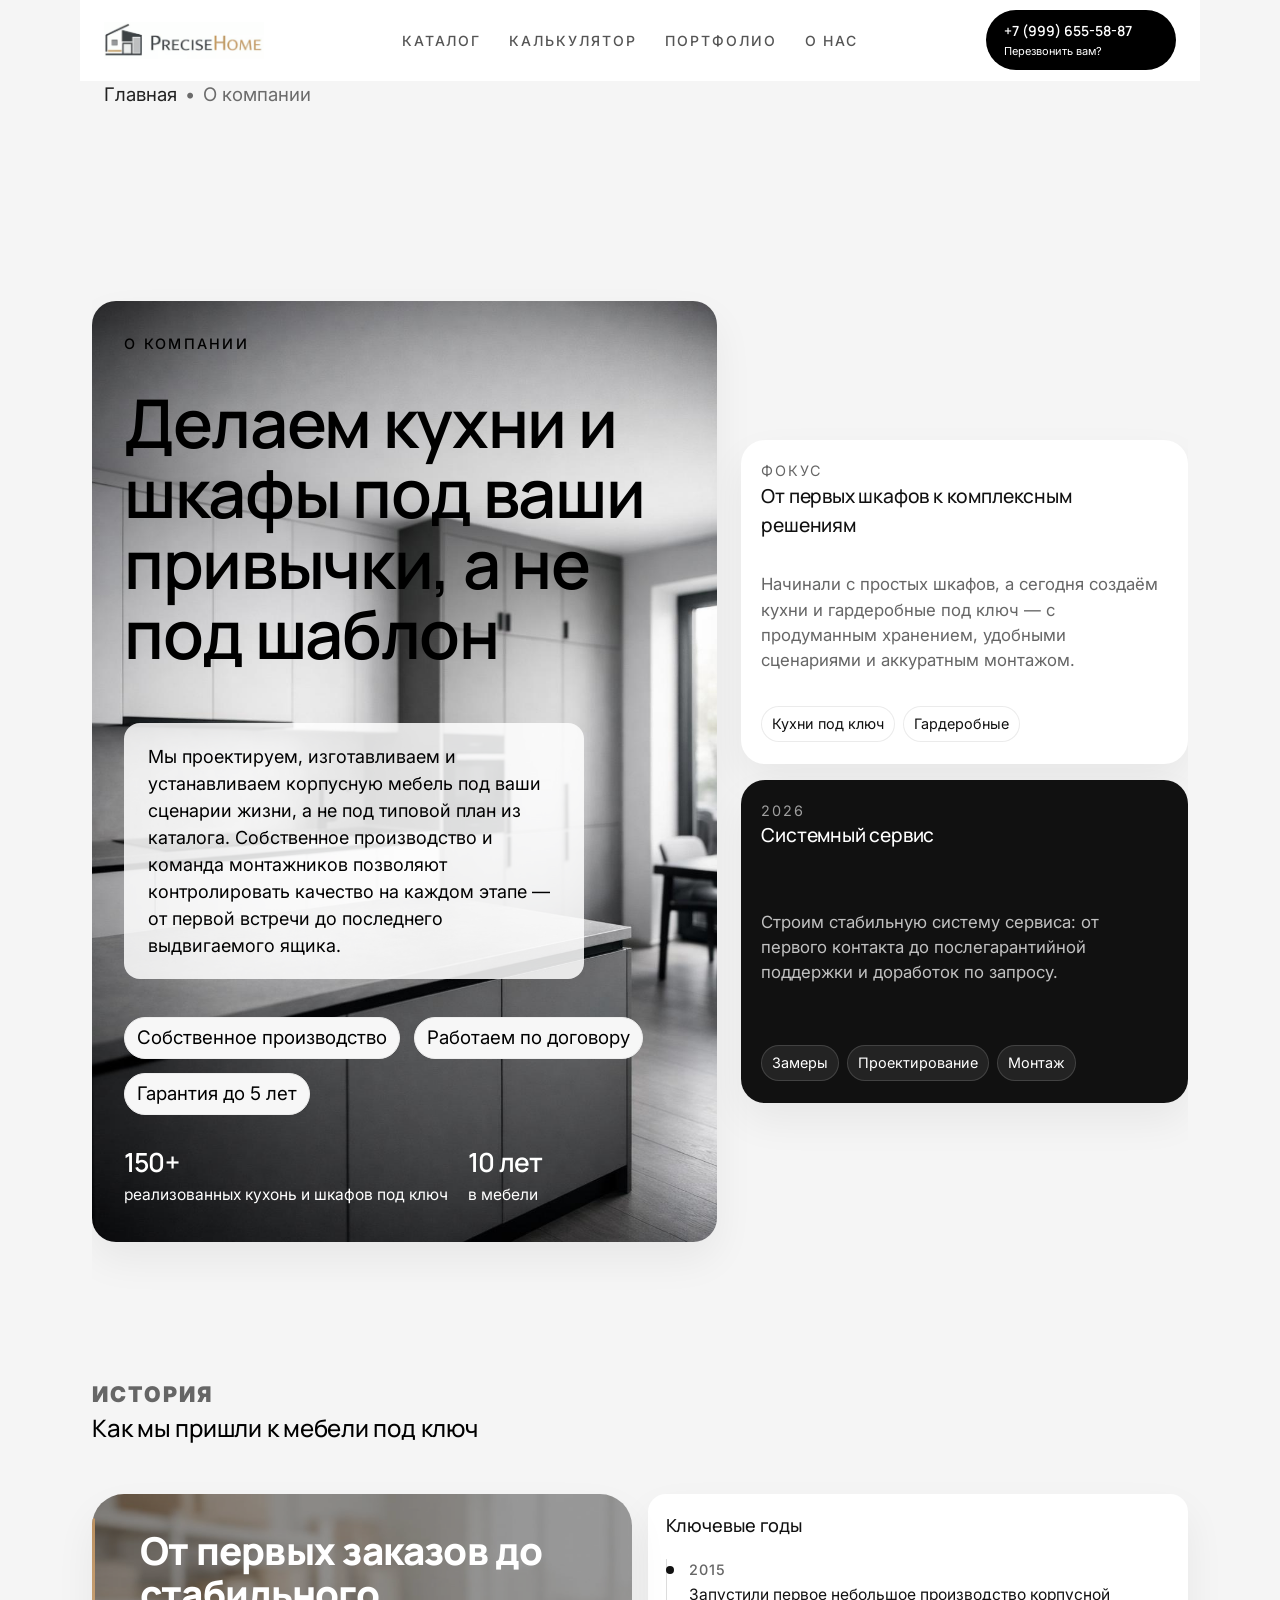
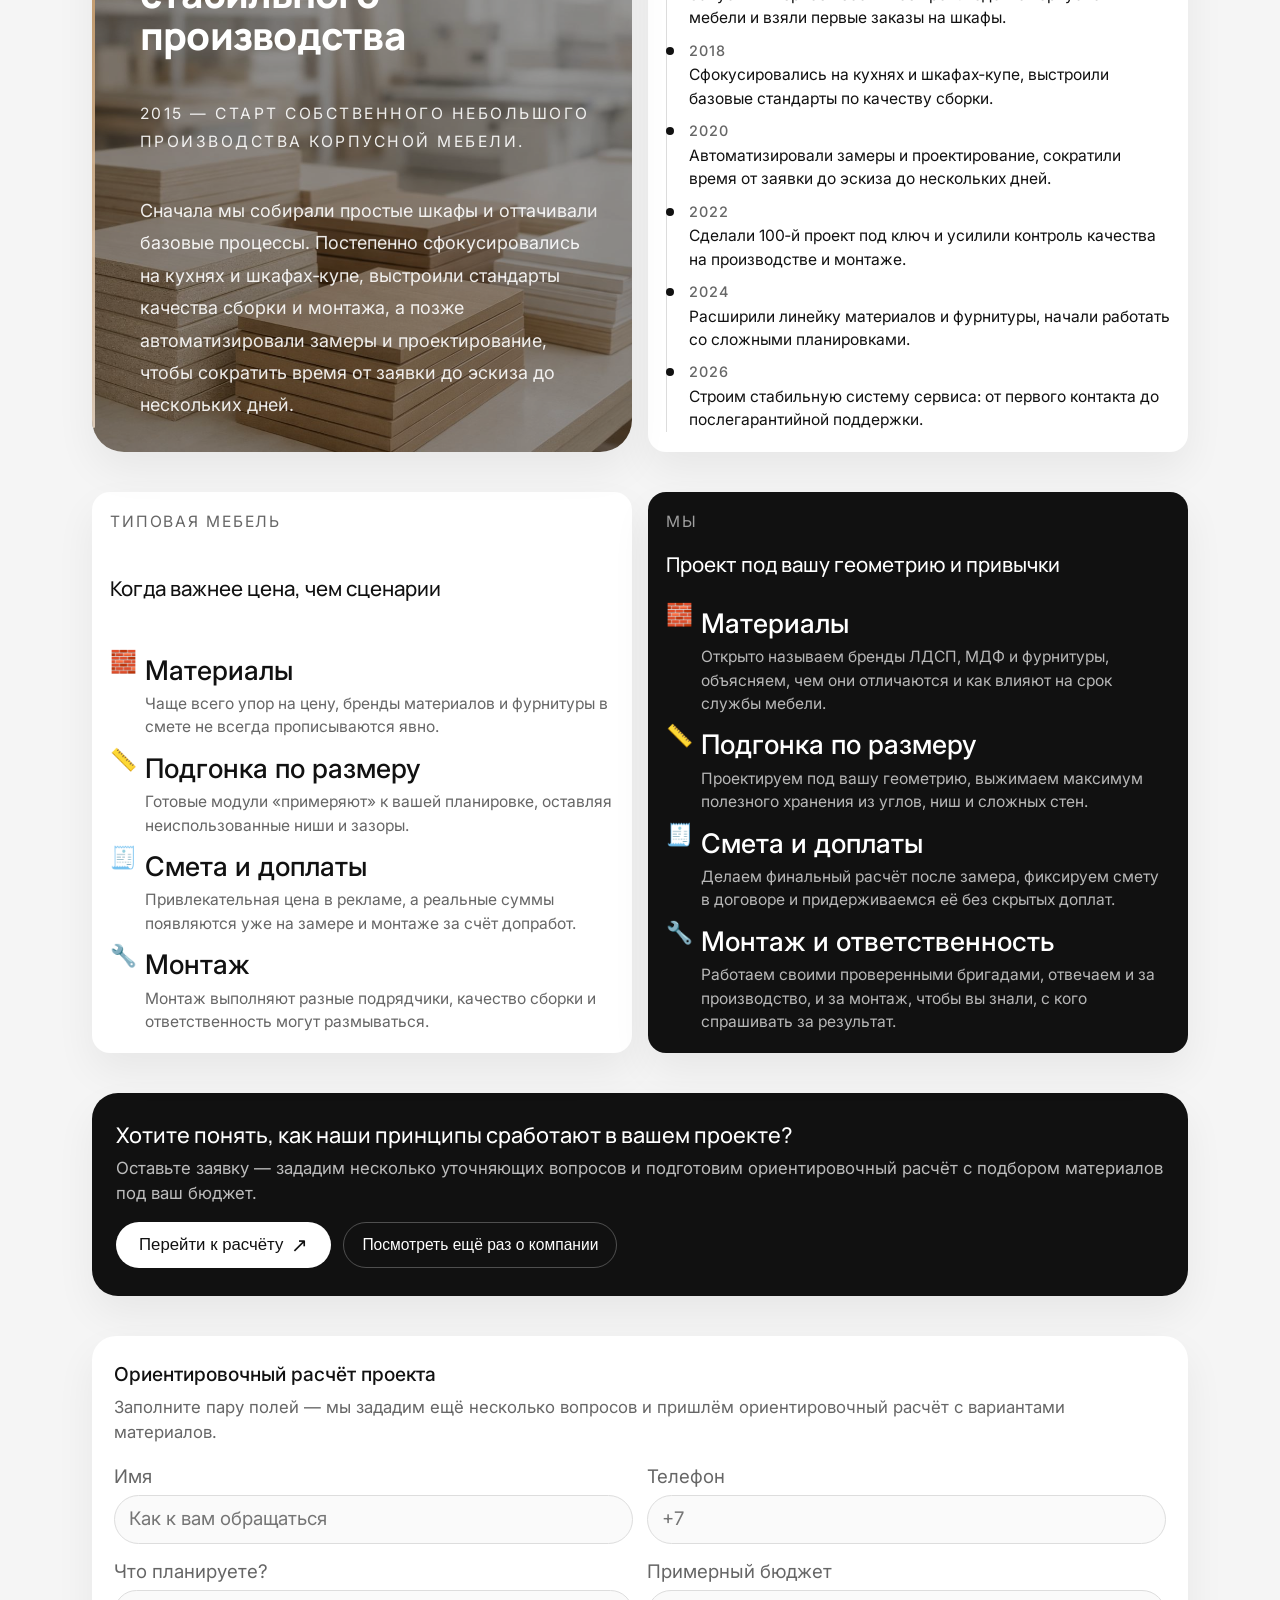
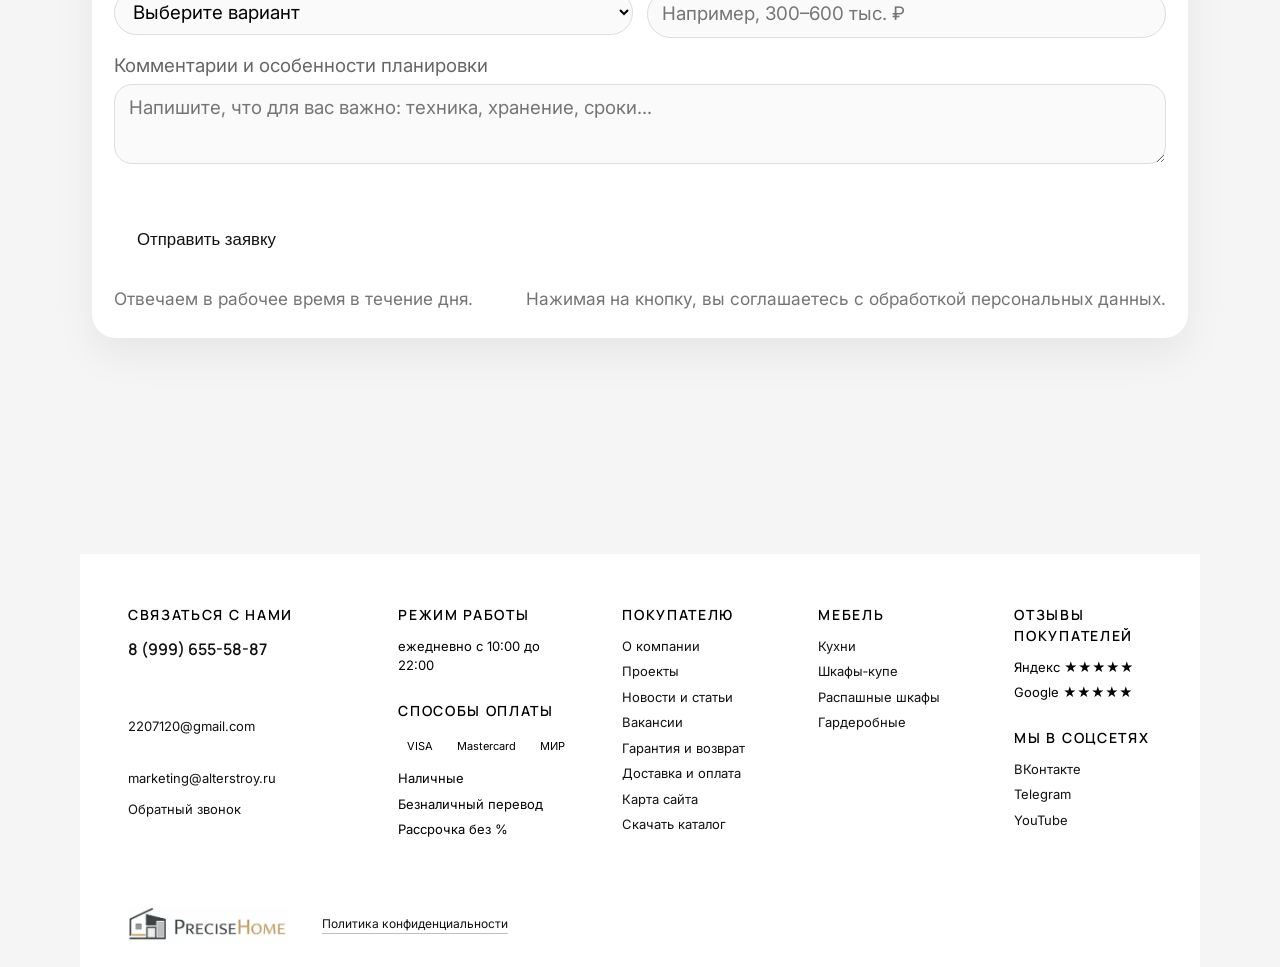
==== commit 1837ec9a: "Implement technical SEO, local landing pages, and performance metadata" ====
--- a/about/about2.html
+++ b/about/about2.html
@@ -4,6 +4,14 @@
   <meta charset="UTF-8" />
   <title>Кухни и шкафы под ключ</title>
   <meta name="viewport" content="width=device-width, initial-scale=1" />
+  <meta name="description" content="О компании Precise Home: проектирование, изготовление и монтаж кухонь и шкафов на заказ во Владивостоке и Приморском крае.">
+  <meta name="robots" content="index,follow,max-image-preview:large">
+  <link rel="canonical" href="https://precise-home.ru/about/about2.html">
+  <meta property="og:type" content="website">
+  <meta property="og:title" content="О компании Precise Home — Владивосток">
+  <meta property="og:description" content="Опыт, этапы работы, материалы, гарантии и подход к изготовлению мебели под заказ.">
+  <meta property="og:url" content="https://precise-home.ru/about/about2.html">
+  <meta property="og:image" content="https://precise-home.ru/about/left.jpg">
   <link rel="icon" href="/browser.png" sizes="32x32" type="image/png">
   <link rel="preconnect" href="https://fonts.googleapis.com">
   <link rel="preconnect" href="https://fonts.gstatic.com" crossorigin>
@@ -13,6 +21,15 @@
   <link href="https://fonts.googleapis.com/css2?family=Manrope:wght@500;600;700;800&family=DM+Sans:wght@400;500;600&display=swap" rel="stylesheet">
     <link rel="stylesheet" href="/styles/shared/base.css" />
   <link rel="stylesheet" href="/styles/pages/about.css" />
+  <script type="application/ld+json">
+    {
+      "@context":"https://schema.org",
+      "@type":"AboutPage",
+      "name":"О компании Precise Home",
+      "url":"https://precise-home.ru/about/about2.html",
+      "description":"О компании, этапах работы и гарантиях на мебель под заказ."
+    }
+  </script>
 
 </head>
 
@@ -42,6 +59,9 @@
         </button>
       </div>
     </header>
+    <nav class="container breadcrumbs" aria-label="Хлебные крошки">
+      <a href="/">Главная</a> <span>•</span> <span>О компании</span>
+    </nav>
     <main class="page__inner">
       <!-- Hero -->
       <section id="about" class="hero">
@@ -468,6 +488,7 @@
   </div>
 </footer>
   </div>
-  <script src="/scripts/pages/about.js"></script>
+  <script src="/scripts/shared/performance.js" defer></script>
+  <script src="/scripts/pages/about.js" defer></script>
 </body>
 </html>
--- a/styles/shared/base.css
+++ b/styles/shared/base.css
@@ -23,6 +23,20 @@
   font-family: var(--font-body);
   color: var(--text-main);
   background-color: var(--bg-main);
+}
+
+html,
+body {
+  max-width: 100%;
+  overflow-x: clip;
+}
+
+img,
+video,
+canvas,
+svg,
+iframe {
+  max-width: 100%;
 }
 
 /* Контейнер */
@@ -202,7 +216,8 @@
 
 .hero {
     position: relative;
-  min-height: calc(100vh - 80px); /* 80px — высота шапки на десктопе */
+  min-height: calc(100vh - 80px); /* fallback */
+  min-height: calc(100dvh - 80px);
   padding: 96px 0;
   overflow: hidden;
   display: flex;
@@ -2061,3 +2076,139 @@
 .wardrobe-shadow {
   display: none;
 }
+
+/* ===== Responsive safety layer (non-breaking) ===== */
+@media (max-width: 1280px) {
+  .container {
+    padding-inline: clamp(16px, 2.4vw, 24px);
+  }
+}
+
+@media (max-width: 1024px) {
+  .hero-title {
+    font-size: clamp(30px, 4.4vw, 48px);
+    line-height: 1.15;
+  }
+
+  .hero-subtitle {
+    font-size: clamp(15px, 1.7vw, 18px);
+  }
+}
+
+@media (max-width: 768px) {
+  .hero {
+    min-height: auto;
+    padding-top: 56px;
+    padding-bottom: 32px;
+  }
+
+  .hero-card,
+  .hero-project-card {
+    max-width: 100%;
+  }
+
+  .hero-actions {
+    gap: 10px;
+  }
+
+  .hero-actions .btn,
+  .hero-secondary .btn {
+    min-height: 44px;
+  }
+
+  .phone-pill {
+    min-width: 0;
+    max-width: 100%;
+  }
+}
+
+@media (max-width: 480px) {
+  .container {
+    padding-inline: 12px;
+  }
+
+  .hero {
+    padding-top: 40px;
+  }
+
+  .hero-title {
+    font-size: clamp(24px, 8vw, 34px);
+  }
+}
+
+.seo-clusters {
+  padding-top: 40px;
+  padding-bottom: 16px;
+}
+
+.seo-clusters-grid {
+  display: grid;
+  grid-template-columns: repeat(auto-fit, minmax(min(260px, 100%), 1fr));
+  gap: 12px;
+}
+
+.seo-cluster-card {
+  display: block;
+  padding: 14px 16px;
+  border-radius: 14px;
+  border: 1px solid #e6e6e6;
+  background: #ffffff;
+  color: #111111;
+  text-decoration: none;
+  min-height: 44px;
+  transition: transform 0.2s ease, box-shadow 0.2s ease;
+}
+
+.seo-cluster-card:hover {
+  transform: translateY(-1px);
+  box-shadow: 0 8px 20px rgba(0, 0, 0, 0.08);
+}
+
+.faq-home {
+  padding-top: 24px;
+  padding-bottom: 18px;
+}
+
+.faq-list {
+  display: grid;
+  grid-template-columns: repeat(auto-fit, minmax(min(320px, 100%), 1fr));
+  gap: 12px;
+}
+
+.faq-item {
+  padding: 16px;
+  border-radius: 14px;
+  background: #ffffff;
+  border: 1px solid #ececec;
+  color: #111111;
+}
+
+.faq-item h3 {
+  margin: 0 0 8px;
+  font-size: clamp(18px, 2.3vw, 22px);
+}
+
+.faq-item p {
+  margin: 0;
+  color: #444;
+}
+
+.breadcrumbs {
+  display: flex;
+  gap: 8px;
+  align-items: center;
+  flex-wrap: wrap;
+  padding-top: 10px;
+  padding-bottom: 4px;
+  font-size: 13px;
+  color: #6b6b6b;
+}
+
+.breadcrumbs a {
+  color: #222;
+  text-decoration: none;
+}
+
+.breadcrumbs a:hover {
+  text-decoration: underline;
+}
--- a/styles/pages/about.css
+++ b/styles/pages/about.css
@@ -1316,3 +1316,55 @@
       transform: translateY(-2px);
       box-shadow: 0 22px 50px rgba(0, 0, 0, 0.12);
     }
+
+/* ===== Extra responsive fixes (safe overrides) ===== */
+.page {
+  width: min(100%, var(--max-width));
+  margin-inline: auto;
+}
+
+.page__inner,
+.header__inner {
+  width: min(100% - 24px, var(--max-width));
+}
+
+.hero-title {
+  font-size: clamp(28px, 5vw, 56px);
+}
+
+.hero-subtitle {
+  font-size: clamp(14px, 1.8vw, 18px);
+}
+
+@media (max-width: 1024px) {
+  .hero-grid,
+  .compare-grid,
+  .bento-grid {
+    grid-template-columns: minmax(0, 1fr);
+  }
+}
+
+@media (max-width: 768px) {
+  .page__inner {
+    padding-top: 78px;
+  }
+
+  .hero,
+  .compare,
+  .cta,
+  .calc {
+    padding: 18px 16px;
+  }
+
+  .btn-primary,
+  .btn-secondary {
+    min-height: 44px;
+  }
+}
+
+@media (max-width: 480px) {
+  .page__inner,
+  .header__inner {
+    width: min(100% - 16px, var(--max-width));
+  }
+}
